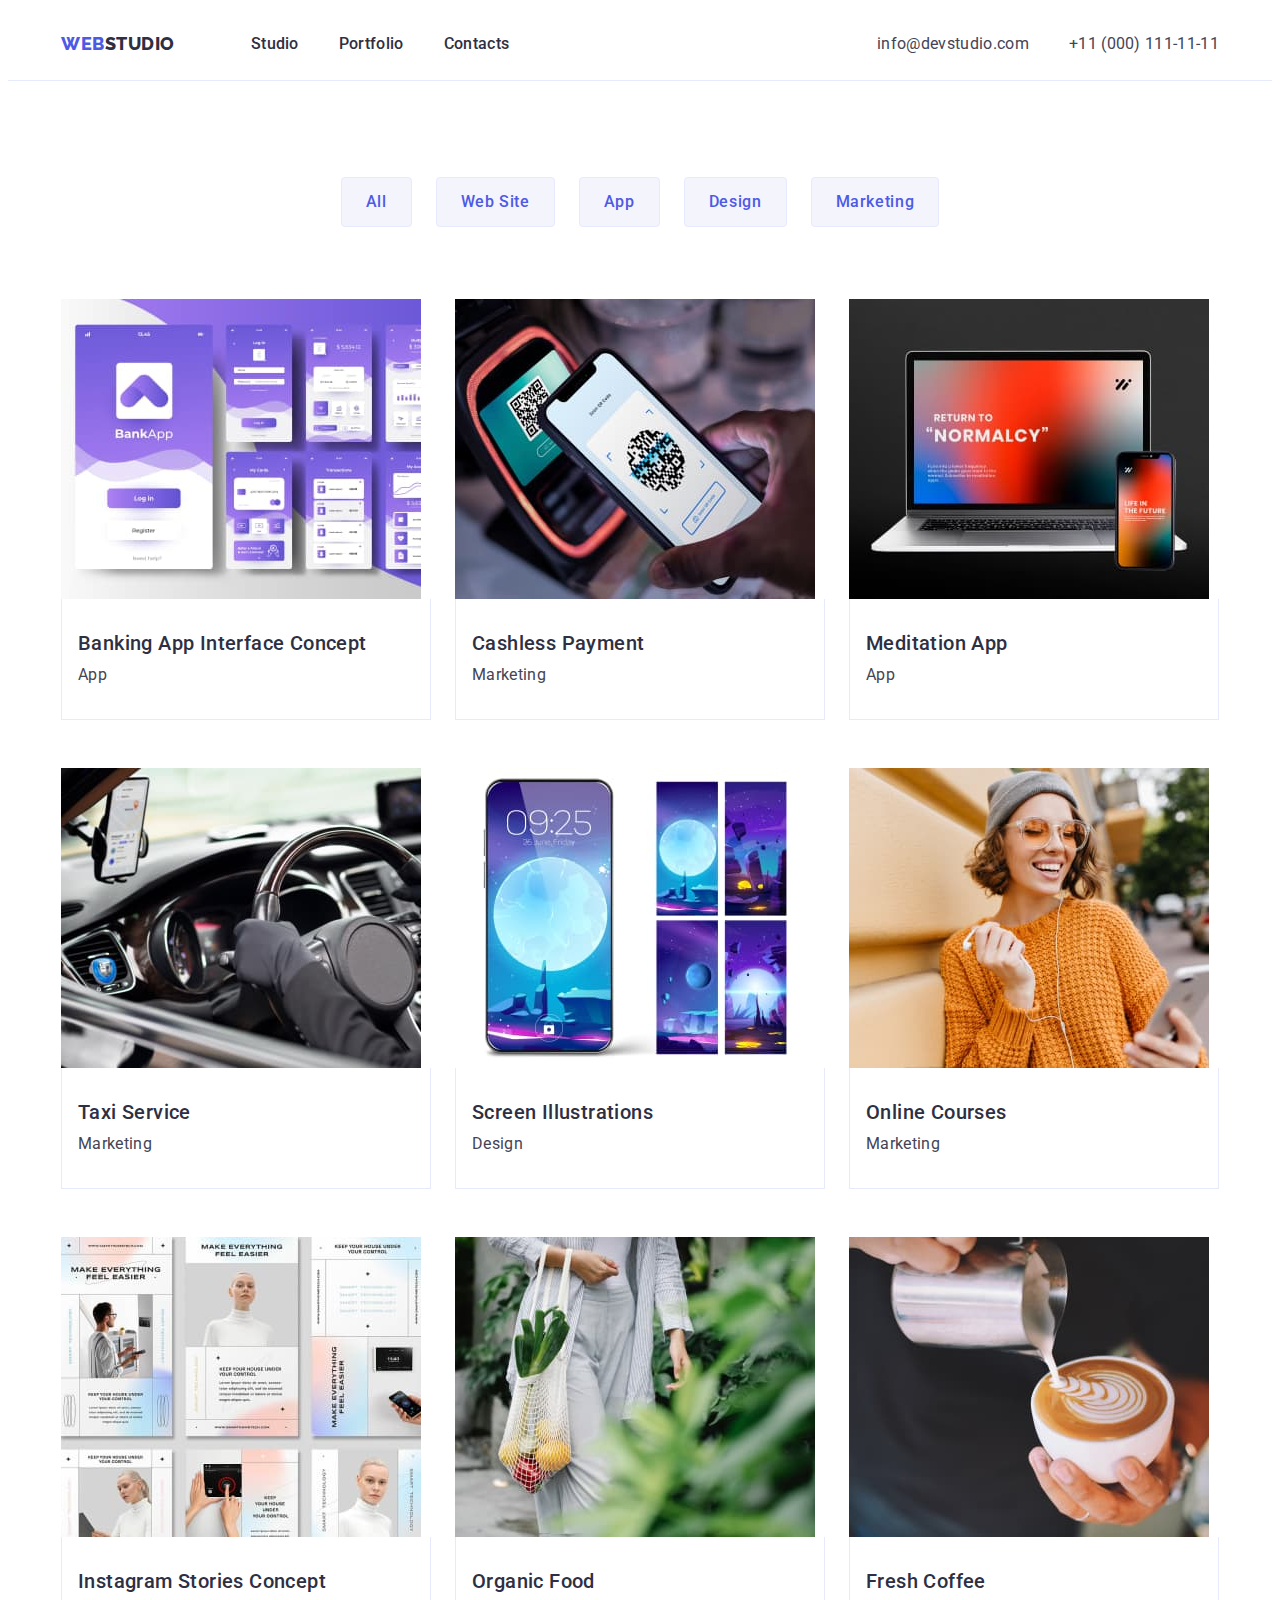
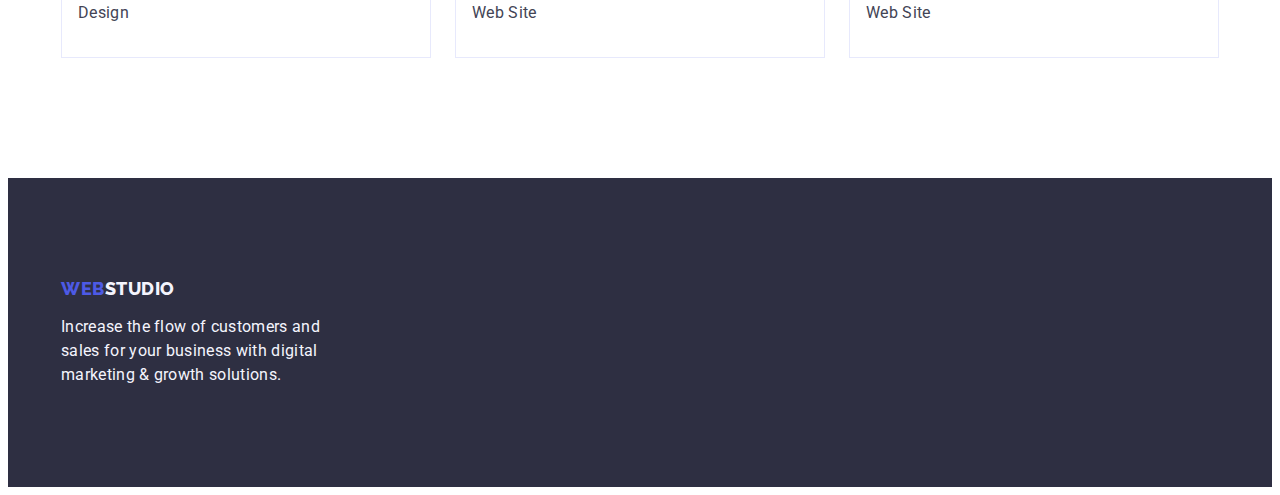
==== portfolio.html @ ea5ba97a "Initial commit" ====
<!DOCTYPE html>
<html lang="en">

<head>
    <meta charset="utf-8" />
    <title>Web Studia</title>
    <link rel="stylesheet" href="https://cdnjs.cloudflare.com/ajax/libs/modern-normalize/2.0.0/modern-normalize.min.css"
        integrity="sha512-4xo8blKMVCiXpTaLzQSLSw3KFOVPWhm/TRtuPVc4WG6kUgjH6J03IBuG7JZPkcWMxJ5huwaBpOpnwYElP/m6wg=="
        crossorigin="anonymous" referrerpolicy="no-referrer" />
    <link rel="stylesheet" href="./css/styles.css">
    <link rel="preconnect" href="https://fonts.googleapis.com">
    <link rel="preconnect" href="https://fonts.gstatic.com" crossorigin>
    <link href="https://fonts.googleapis.com/css2?family=Raleway:wght@800&family=Roboto:wght@400;500;700&display=swap"
        rel="stylesheet">
</head>

<body>
    <header class="page-header">
        <div class="container header-container">
            <nav class="nav">
                <a class="link link-logo" href="./index.html">Web<span class="logo-text">Studio</span></a>
                <ul class="list">
                    <li class="list-item">
                        <a class="link nav-list-item" href="./index.html">Studio</a>
                    </li>
                    <li class="list-item">
                        <a class="link nav-list-item" href="./portfolio.html">Portfolio</a>
                    </li>
                    <li class="list-item">
                        <a class="link nav-list-item" href="">Contacts</a>
                    </li>
                </ul>
            </nav>
            <address class="address">
                <ul class="list address-list">
                    <li class="address-list-item">
                        <a class="link-address link" href="mailto:info@devstudio.com">info@devstudio.com</a>
                    </li>
                    <li class="address-list-item">
                        <a class="link-address link" href="tel:110001111111">+11 (000) 111-11-11</a>
                    </li>
                </ul>
            </address>
        </div>

    </header>

    <main>
        <!-- Section 1-->
        <section class="row">
            <div class="container container-row">
                <h1 class="visually-hidden">Filters</h1>
                <ul class="list ul-list-filter">
                    <li class="list-filter-item"><button type="button" class="filter-button">All</button></li>
                    <li class="list-filter-item"><button type="button" class="filter-button">Web Site</button></li>
                    <li class="list-filter-item"><button type="button" class="filter-button">App</button></li>
                    <li class="list-filter-item"><button type="button" class="filter-button">Design</button></li>
                    <li class="list-filter-item"><button type="button" class="filter-button">Marketing</button></li>
                </ul>

                <ul class="list menu-apps">

                    <li class="list-item menu-apps-item">
                        <a class="link" href="#"><img src="./images/row1/projectcard1.jpg"
                                alt="Banking App Interface Concept" width="360">
                            <div class="menu-apps-description">
                                <h2 class="row-list-item">Banking App Interface Concept</h2>
                                <p class="row-list-descreption">App</p>
                            </div>
                        </a>
                    </li>

                    <li class="list-item menu-apps-item">
                        <a class="link" href="#"><img src="./images/row1/projectcard2.jpg" alt="Cashless Payment"
                                width="360">
                            <div class="menu-apps-description">
                                <h2 class="row-list-item">Cashless Payment</h2>
                                <p class="row-list-descreption">Marketing</p>
                            </div>
                        </a>
                    </li>

                    <li class="list-item menu-apps-item">
                        <a class="link" href="#"><img src="./images/row1/projectcard3.jpg" alt="Meditation App App"
                                width="360">
                            <div class="menu-apps-description">
                                <h2 class="row-list-item">Meditation App</h2>
                                <p class="row-list-descreption">App</p>
                            </div>
                        </a>
                    </li>

                    <li class="list-item menu-apps-item">
                        <a class="link" href="#"><img src="./images/row2/projectcard1.jpg" alt="Taxi Service"
                                width="360">
                            <div class="menu-apps-description">
                                <h2 class="row-list-item">Taxi Service</h2>
                                <p class="row-list-descreption">Marketing</p>
                            </div>
                        </a>
                    </li>

                    <li class="list-item menu-apps-item">
                        <a class="link" href="#"><img src="./images/row2/projectcard2.jpg" alt="Screen Illustrations"
                                width="360">
                            <div class="menu-apps-description">
                                <h2 class="row-list-item">Screen Illustrations</h2>
                                <p class="row-list-descreption">Design</p>
                            </div>
                        </a>
                    </li>

                    <li class="list-item menu-apps-item">
                        <a class="link" href="#"><img src="./images/row2/projectcard3.jpg" alt="Online Courses"
                                width="360">
                            <div class="menu-apps-description">
                                <h2 class="row-list-item">Online Courses</h2>
                                <p class="row-list-descreption">Marketing</p>
                            </div>
                        </a>
                    </li>

                    <li class="list-item menu-apps-item">
                        <a class="link" href="#"><img src="./images/row3/projectcard1.jpg"
                                alt="Instagram Stories Concept" width="360">
                            <div class="menu-apps-description">
                                <h2 class="row-list-item">Instagram Stories Concept</h2>
                                <p class="row-list-descreption">Design</p>
                            </div>
                        </a>
                    </li>

                    <li class="list-item menu-apps-item">
                        <a class="link" href="#"><img src="./images/row3/projectcard2.jpg" alt="Organic Food"
                                width="360">
                            <div class="menu-apps-description">
                                <h2 class="row-list-item">Organic Food</h2>
                                <p class="row-list-descreption">Web Site</p>
                            </div>
                        </a>
                    </li>

                    <li class="list-item menu-apps-item">
                        <a class="link" href="#"><img src="./images/row3/projectcard3.jpg" alt="Fresh Coffee"
                                width="360">
                            <div class="menu-apps-description">
                                <h2 class="row-list-item">Fresh Coffee</h2>
                                <p class="row-list-descreption">Web Site</p>
                            </div>
                        </a>
                    </li>

                </ul>
            </div>
        </section>
    </main>
    <!-- Footer -->
    <footer class="footer">
        <div class="container ">
            <a class="footer-link link" href="./index.html">Web<span class="fotter-logo-text">Studio</span></a>
            <p class="footer-description">Increase the flow of customers and sales for your business with digital
                marketing
                & growth solutions.
            </p>

        </div>
    </footer>
</body>

</html>
---- css/styles.css ----
/* Base stles */
body {
    font-family: "Roboto", sans-serif;
    background: #FFF;
    font-size: 16px;
    line-height: 1.5;
    letter-spacing: 0.02em;
    color: #434455;
}

.link {
    text-decoration: none;
}

:root {
    /* Colors */
    --link-logo: #4d5ae5;
    --logo-text-color: #2E2F42;
    --link-item: #2E2F42;
    --list-item: #2e2f42;
    --list-address: #434455;
    --list-item-title-feature: #2E2F42;
    --footer-logo-text: #4D5AE5;
    --footer-link: #4d5ae5;
    --filter-button: #4D5AE5;
    --filter-background: #F4F4FD;
    --row-list-item: #2e2f42;
    --row-list-des: #434455;
}

.container {
    width: 1158px;
    padding: 0 15px;
    margin-left: auto;
    margin-right: auto;
}

.visually-hidden {
    position: absolute;
    width: 1px;
    height: 1px;
    margin: -1px;
    border: 0;
    padding: 0;
    white-space: nowrap;
    clip-path: inset(100%);
    clip: rect(0 0 0 0);
    overflow: hidden;
}

/* Гумові картинки */
img {
    display: block;
    max-width: 100%;
    height: auto;
}



/* Reset start */
h1,
h2,
h3,
h4,
h5,
h6,
p {
    margin: 0;
}

.list {
    margin: 0;
    padding-left: 0;
}

/* Reset end */

/* Header */

/* Menu Nav */

/* Logo WebStudio */

nav .link-logo {
    color: var(--link-logo);
    font-family: "Raleway", sans-serif;
    font-size: 18px;
    font-weight: 800;
    letter-spacing: 0.03em;
    text-transform: uppercase;
    line-height: 1.17;
    text-decoration: none;
    margin-right: 76px;
    padding: 24px 0;
}

.logo-text {
    color: var(--logo-text-color);
}

.list {
    list-style: none;
}

.header-container .list {
    display: inline-flex;
    gap: 40px;
    padding: 24px 0;
}

.header-container {
    display: flex;
    padding: 0 15px;
    justify-content: space-between;
}

.nav {
    display: flex;
    align-items: center;
}

.nav-list-item {
    padding: 24px 0
}

.page-header {
    border-bottom: 1px solid #e7e9fc;
}


/* display: flex; */
.list-item {
    font-weight: 500;
    color: var(--list-item);
}

.link {
    text-decoration: none;
    color: var(--link-item)
}

.link:hover,
.link:focus {
    color: #404bbf
}

ul {
    list-style-type: none;
}

/* address */

.address {
    font-style: normal;
    display: flex;
}


.link-address {
    color: var(--list-address);

}

.address-list-item {
    display: flex;
}


/* Main */


/* Section 1 (Hero) */
.hero {
    font-size: 56px;
    font-weight: 700;
    line-height: 1.07;
    background: var(--navyblue, #2E2F42);
    letter-spacing: 0.02em;
    padding: 188px 0;
    display: flex;
}



.hero-title {
    font-size: 56px;
    color: #FFF;
    max-width: 496px;
    margin: 0 316px;
    margin-bottom: 48px;
    text-align: center;

}

.hero-button-text,
.filter-button {
    font-family: "Roboto", sans-serif;
    font-size: 16px;
    line-height: 1.5;
    color: #FFF;
    letter-spacing: 0.04em;
    font-weight: 500;
    background: var(--iris, #4D5AE5);
    cursor: pointer;
}

.hero-button-text {
    display: block;
    min-width: 169px;
    height: 56px;
    border: none;
    border-radius: 4px;
    margin: 0 480px;
    box-sizing: content-box;
}

.filter-button:hover,
.filter-button:focus {
    border: 1px solid transparent;
}

.hero-button-text:hover,
.hero-button-text:focus {
    background-color: #404bbf;
}



/* Section 2 (Features)*/

.feature {
    font-size: 20px;
    font-weight: 500;
    line-height: 1.2;
    padding: 120px 0;
}

.list-feature {
    display: flex;
    gap: 24px;
    flex-wrap: wrap;
}

.list-item-feature {
    width: calc((100% - 3*24px) / 4);
}

.list-item-title-feature {
    color: var(--list-item-title-feature);
    font-size: 20px;
    font-weight: 500;
    line-height: 1.2;
    letter-spacing: 0.02em;
    margin-bottom: 8px;
}

.feature-list-discription {
    color: var(--slate, #434455);
    font-size: 16px;
    font-weight: 400;
    line-height: 1.5;

}

/* Section 3 (Projects) */

.projects {
    padding-bottom: 120px;
}

.projects-title {
    color: var(--navyblue, #2E2F42);
    font-weight: 700;
    line-height: 1.11;
    letter-spacing: 0.018em;
    text-transform: capitalize;
    font-size: 36px;
    text-align: center;
    margin-bottom: 72px;
}

.projects .list {
    gap: 24px;
    display: flex;
}

.project-list-item {
    width: calc((100% - 2*24px) / 3);
}

/*<Section 4 (Team)*/

.team {
    background: var(--cloud, #F4F4FD);
    padding: 120px 0;
}

.team-title {
    color: var(--navyblue, #2E2F42);
    font-weight: 700;
    font-size: 36px;
    text-align: center;
    text-transform: capitalize;
    line-height: 1.11;
    letter-spacing: 0.02em;
    margin-bottom: 72px;

}

.ul-team-list {
    display: flex;
    flex-wrap: wrap;
    gap: 24px;
}

.team-list {
    width: calc((100% - 3*24px) / 4);
    border-radius: 0px 0px 4px 4px;
    background: var(--white, #FFF);
    display: inline-flex;
    padding-bottom: 0px;
    flex-direction: column;
    justify-content: center;
    align-items: center;
}

.team-list-item {
    color: var(--navyblue, #2E2F42);
    font-weight: 500;
    font-size: 20px;
    line-height: 1.2;
    letter-spacing: 0.02em;
    text-align: center;
    margin-bottom: 8px;
}

.team-card-description {
    padding: 32px 0;
}


.team-list-description {
    color: var(--slate, #434455);
    font-weight: 400;
    font-size: 16px;
    line-height: 1.5;
    letter-spacing: 0.02em;
    text-align: center;
}

/* Footer */

.footer {
    background: var(--navyblue, #2E2F42);
    padding: 100px 0;
    display: flex;
}

.footer-link {
    color: var(--footer-link);
    font-family: "Raleway",
        sans-serif;
    font-size: 18px;
    font-weight: 800;
    letter-spacing: 0.03em;
    line-height: 1.17;
    text-transform: uppercase;
    display: inline-block;
    margin-bottom: 16px
}

.footer-container {
    width: 264px;
}

.fotter-logo-text {
    color: var(--fotter-logo-text);
    line-height: 1.17;
    color: #f4f4fd;
}

.footer-description {
    color: var(--cloud, #F4F4FD);
    font-weight: 400;
    text-transform: none;
    max-width: 264px;
}


/* Page (Portfolio)*/
/* Main */
/* Sectin menu filters */

.filter-button {
    color: var(--filter-button);
    background-color: var(--filter-background);
    text-align: center;
    border-radius: 4px;
    border: 1px solid var(--cornflower, #E7E9FC);
    background: var(--cloud, #F4F4FD);
    padding: 12px 24px;

}


.filter-button:hover,
.filter-button:focus {
    color: #FFFFFF;
    background-color: #404BBF;
}

.ul-list-filter {
    display: flex;
    gap: 24px;
    margin-bottom: 72px;
    justify-content: center;
}

/* Sectin rows */
.row {
    padding: 96px 0 120px 0;
}

.row-list-item {
    font-weight: 500;
    font-size: 20px;
    line-height: 1.2;
    color: var(--row-list-item);
    letter-spacing: 0.02em;
    margin-bottom: 8px
}

.row-list-descreption {
    color: var(--row-list-des);
    font-weight: 400;
}

.menu-apps-item {
    width: calc((100% - 2*24px) / 3);
}

.container-row {
    display: flex;
    justify-content: center;
    flex-wrap: wrap;
}

.menu-apps {
    display: flex;
    flex-wrap: wrap;
    column-gap: 24px;
    row-gap: 48px;

}

.menu-apps-description {
    padding: 32px 16px;
    border: 1px solid #e7e9fc;
    border-top: none;
}
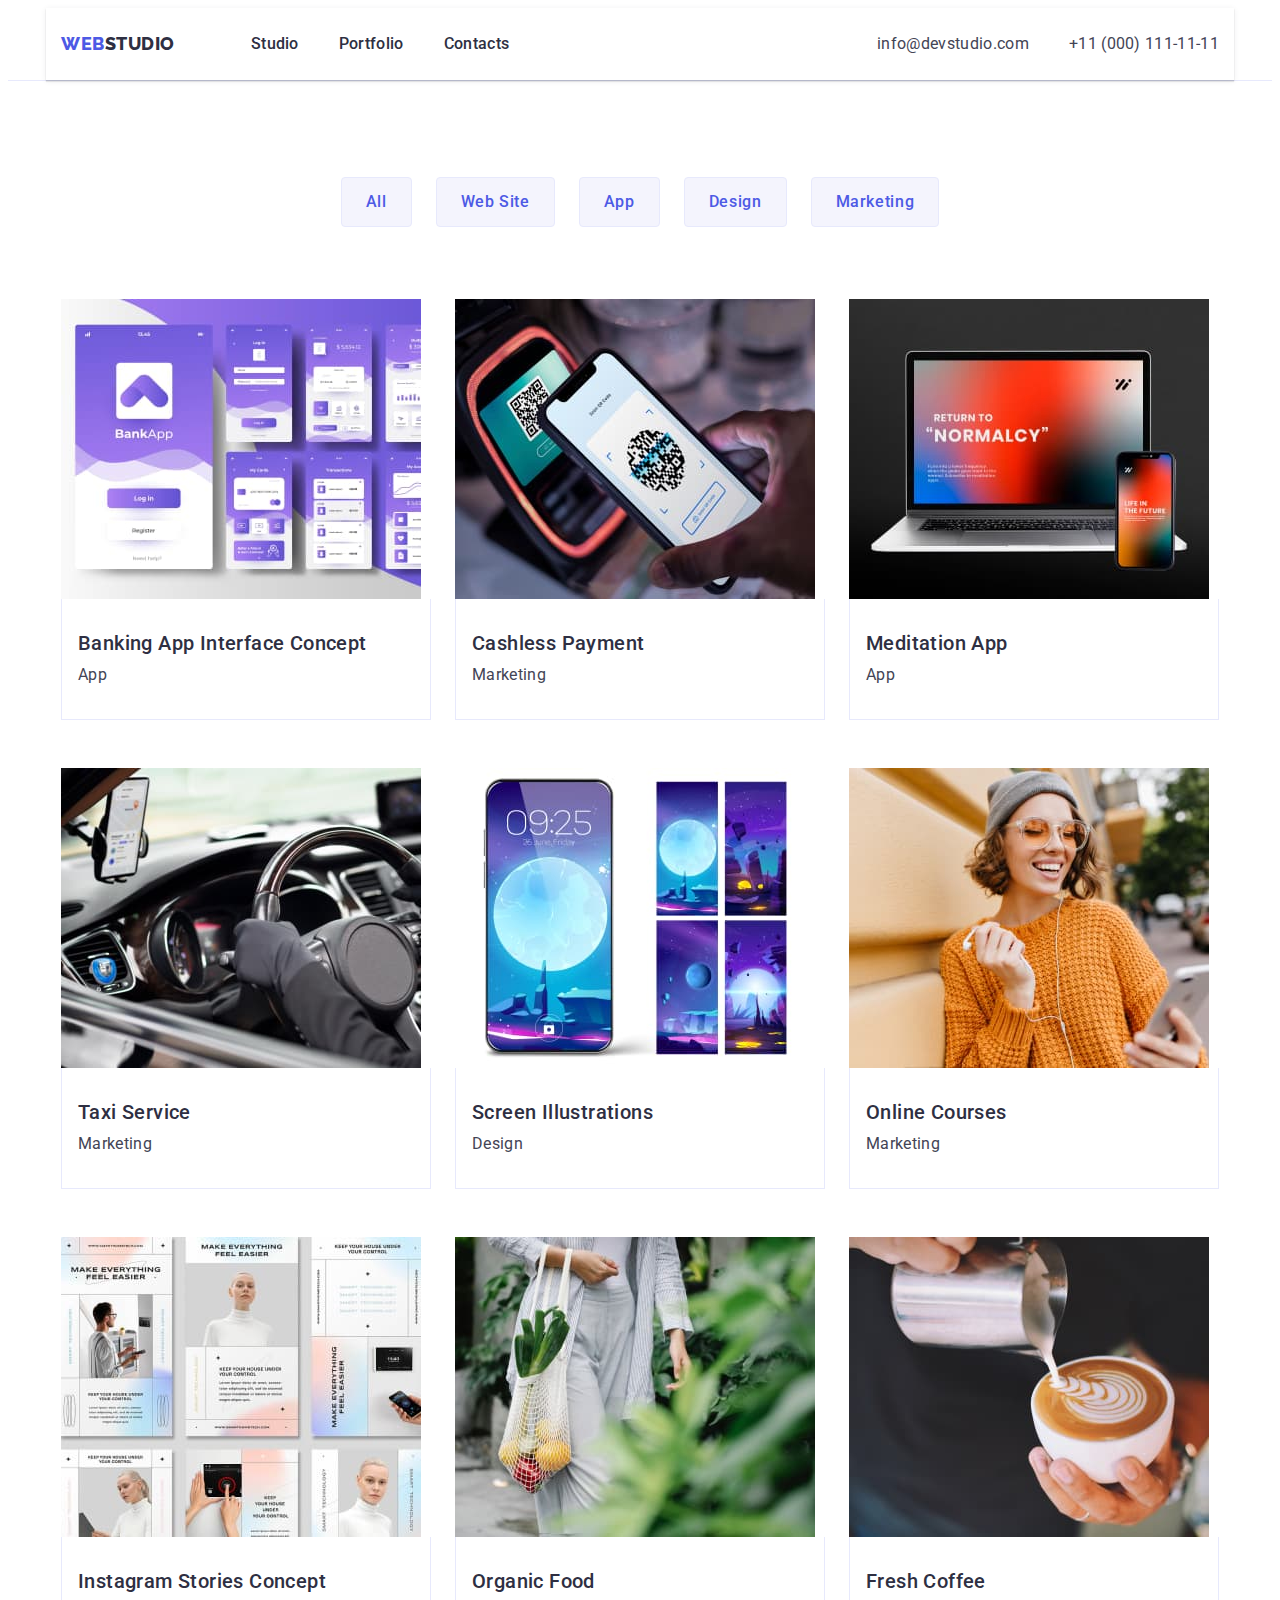
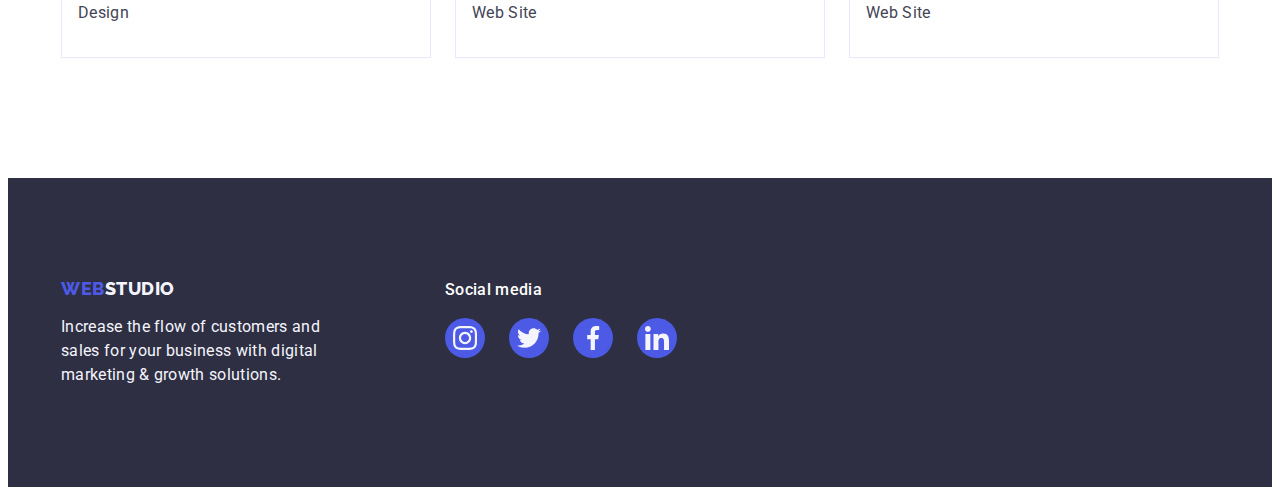
==== commit 8e3a24b6: "commit1" ====
--- a/portfolio.html
+++ b/portfolio.html
@@ -156,14 +156,33 @@
     </main>
     <!-- Footer -->
     <footer class="footer">
-        <div class="container ">
-            <a class="footer-link link" href="./index.html">Web<span class="fotter-logo-text">Studio</span></a>
-            <p class="footer-description">Increase the flow of customers and sales for your business with digital
-                marketing
-                & growth solutions.
-            </p>
+        <div class="container footer-all">
+            <div class="footer-logo">
+                <a class="footer-link link" href="./index.html">Web<span class="fotter-logo-text">Studio</span></a>
+                <p class="footer-description">Increase the flow of customers and sales for your business with digital
+                    marketing
+                    & growth solutions.
+                </p>
+            </div>
+            <div class="footer-social">
+                <h3 class="footer-social-title">Social media</h3>
+                <ul class="footer-list-icons">
+                    <li class="footer-list-icons-item">
+                        <a href="https://www.instagram.com"><img src="./images/decor/icon/instagram.svg" alt="instagram"
+                                width="24px" height="24px"></a>
+                    </li>
+                    <li class="footer-list-icons-item"><a href="https://www.twitter.com/"><img
+                                src="./images/decor/icon/twitter.svg" alt="twitter" width="24px" height="24px"></a></li>
+                    <li class="footer-list-icons-item"><a href="https://www.facebook.com/"><img
+                                src="./images/decor/icon/facebook.svg" alt="facebook" width="24px" height="24px"></a>
+                    </li>
+                    <li class="footer-list-icons-item"><a href="https://www.linkedin.com/"><img
+                                src="./images/decor/icon/linkedin.svg" alt="linkedin" width="24px" height="24px"></a>
+                    </li>
+                </ul>
+            </div>
+        </div>
 
-        </div>
     </footer>
 </body>
 
--- a/css/styles.css
+++ b/css/styles.css
@@ -112,6 +112,8 @@
     display: flex;
     padding: 0 15px;
     justify-content: space-between;
+    box-shadow: 0px 1px 6px 0px rgba(46, 47, 66, 0.08), 0px 1px 1px 0px rgba(46, 47, 66, 0.16), 0px 2px 1px 0px rgba(46, 47, 66, 0.08);
+
 }
 
 .nav {
@@ -174,13 +176,14 @@
     font-size: 56px;
     font-weight: 700;
     line-height: 1.07;
-    background: var(--navyblue, #2E2F42);
     letter-spacing: 0.02em;
     padding: 188px 0;
-    display: flex;
-}
-
-
+    background-size: cover;
+    background-image: linear-gradient(to bottom,
+            rgba(46, 47, 66, 0.70),
+            rgba(46, 47, 66, 0.70)),
+        url(/images/decor/people-office.jpg);
+}
 
 .hero-title {
     font-size: 56px;
@@ -189,7 +192,6 @@
     margin: 0 316px;
     margin-bottom: 48px;
     text-align: center;
-
 }
 
 .hero-button-text,
@@ -259,7 +261,13 @@
     font-size: 16px;
     font-weight: 400;
     line-height: 1.5;
-
+}
+
+.list-item-feature-image {
+    border-radius: 4px;
+    background: var(--cloud, #F4F4FD);
+    padding: 24px 100px;
+    margin-bottom: 8px;
 }
 
 /* Section 3 (Projects) */
@@ -293,6 +301,7 @@
 .team {
     background: var(--cloud, #F4F4FD);
     padding: 120px 0;
+
 }
 
 .team-title {
@@ -322,6 +331,7 @@
     flex-direction: column;
     justify-content: center;
     align-items: center;
+    box-shadow: 0px 2px 1px 0px rgba(46, 47, 66, 0.08), 0px 1px 1px 0px rgba(46, 47, 66, 0.16), 0px 1px 6px 0px rgba(46, 47, 66, 0.08);
 }
 
 .team-list-item {
@@ -332,6 +342,7 @@
     letter-spacing: 0.02em;
     text-align: center;
     margin-bottom: 8px;
+
 }
 
 .team-card-description {
@@ -346,6 +357,81 @@
     line-height: 1.5;
     letter-spacing: 0.02em;
     text-align: center;
+    margin-bottom: 8px;
+}
+
+.team-list-icons {
+    display: flex;
+    gap: 24px;
+    padding: 0;
+    margin: 0;
+
+}
+
+.team-list-icons-item {
+    background-image: url(/images/decor/icon/Ellipse.svg);
+    width: 40px;
+    height: 40px;
+    padding: 12px;
+    background-repeat: no-repeat;
+}
+
+/* Custumers */
+.custumers {
+    padding-top: 120px;
+    padding-bottom: 120px;
+}
+
+.custumers-title {
+    font-size: 36px;
+    font-weight: 700;
+    line-height: 1.11;
+    letter-spacing: 0.02em;
+    text-transform: capitalize;
+    color: var(--navyblue, #2E2F42);
+    text-align: center;
+    margin-bottom: 72px;
+}
+
+.custumers-list {
+    display: flex;
+    gap: 24px;
+}
+
+.custumers-list-item {
+    padding: 16px 32px;
+    border-radius: 4px;
+    border: 1px solid var(--lightslate, #8E8F99);
+
+}
+
+.custumers-sticky-list {
+    padding: 9px 9px 6px 11px;
+    display: inline-flex;
+    justify-content: center;
+    align-items: center;
+}
+
+.custumers-sticky-item-1 {
+    transform: translate(11px);
+    transform: translateY(12.52px);
+}
+
+.custumers-sticky-item-2 {
+    transform: translate(0px);
+    transform: translateY(19.96px);
+}
+
+.custumers-sticky-item-3 {
+    transform: translate(21.69px);
+    transform: translateY(0px);
+}
+
+.custumers-sticky-item-text {
+    color: var(--lightslate, #8E8F99);
+    font-size: 6px;
+    font-weight: 700;
+    line-height: normal;
 }
 
 /* Footer */
@@ -353,6 +439,11 @@
 .footer {
     background: var(--navyblue, #2E2F42);
     padding: 100px 0;
+    display: flex;
+
+}
+
+.footer-all {
     display: flex;
 }
 
@@ -366,11 +457,11 @@
     line-height: 1.17;
     text-transform: uppercase;
     display: inline-block;
-    margin-bottom: 16px
-}
-
-.footer-container {
-    width: 264px;
+    margin-bottom: 16px;
+}
+
+.footer-logo {
+    margin-right: 120px;
 }
 
 .fotter-logo-text {
@@ -384,6 +475,27 @@
     font-weight: 400;
     text-transform: none;
     max-width: 264px;
+
+}
+
+.footer-list-icons-item {
+    background-image: url(/images/decor/icon/Ellipse.svg);
+    padding: 8px;
+    background-repeat: no-repeat;
+}
+
+.footer-social-title {
+    color: var(--white, #FFF);
+    font-size: 16px;
+    font-weight: 500;
+    margin-bottom: 16px;
+}
+
+.footer-list-icons {
+    display: flex;
+    gap: 24px;
+    padding: 0;
+    margin: 0;
 }
 
 
@@ -399,7 +511,6 @@
     border: 1px solid var(--cornflower, #E7E9FC);
     background: var(--cloud, #F4F4FD);
     padding: 12px 24px;
-
 }
 
 
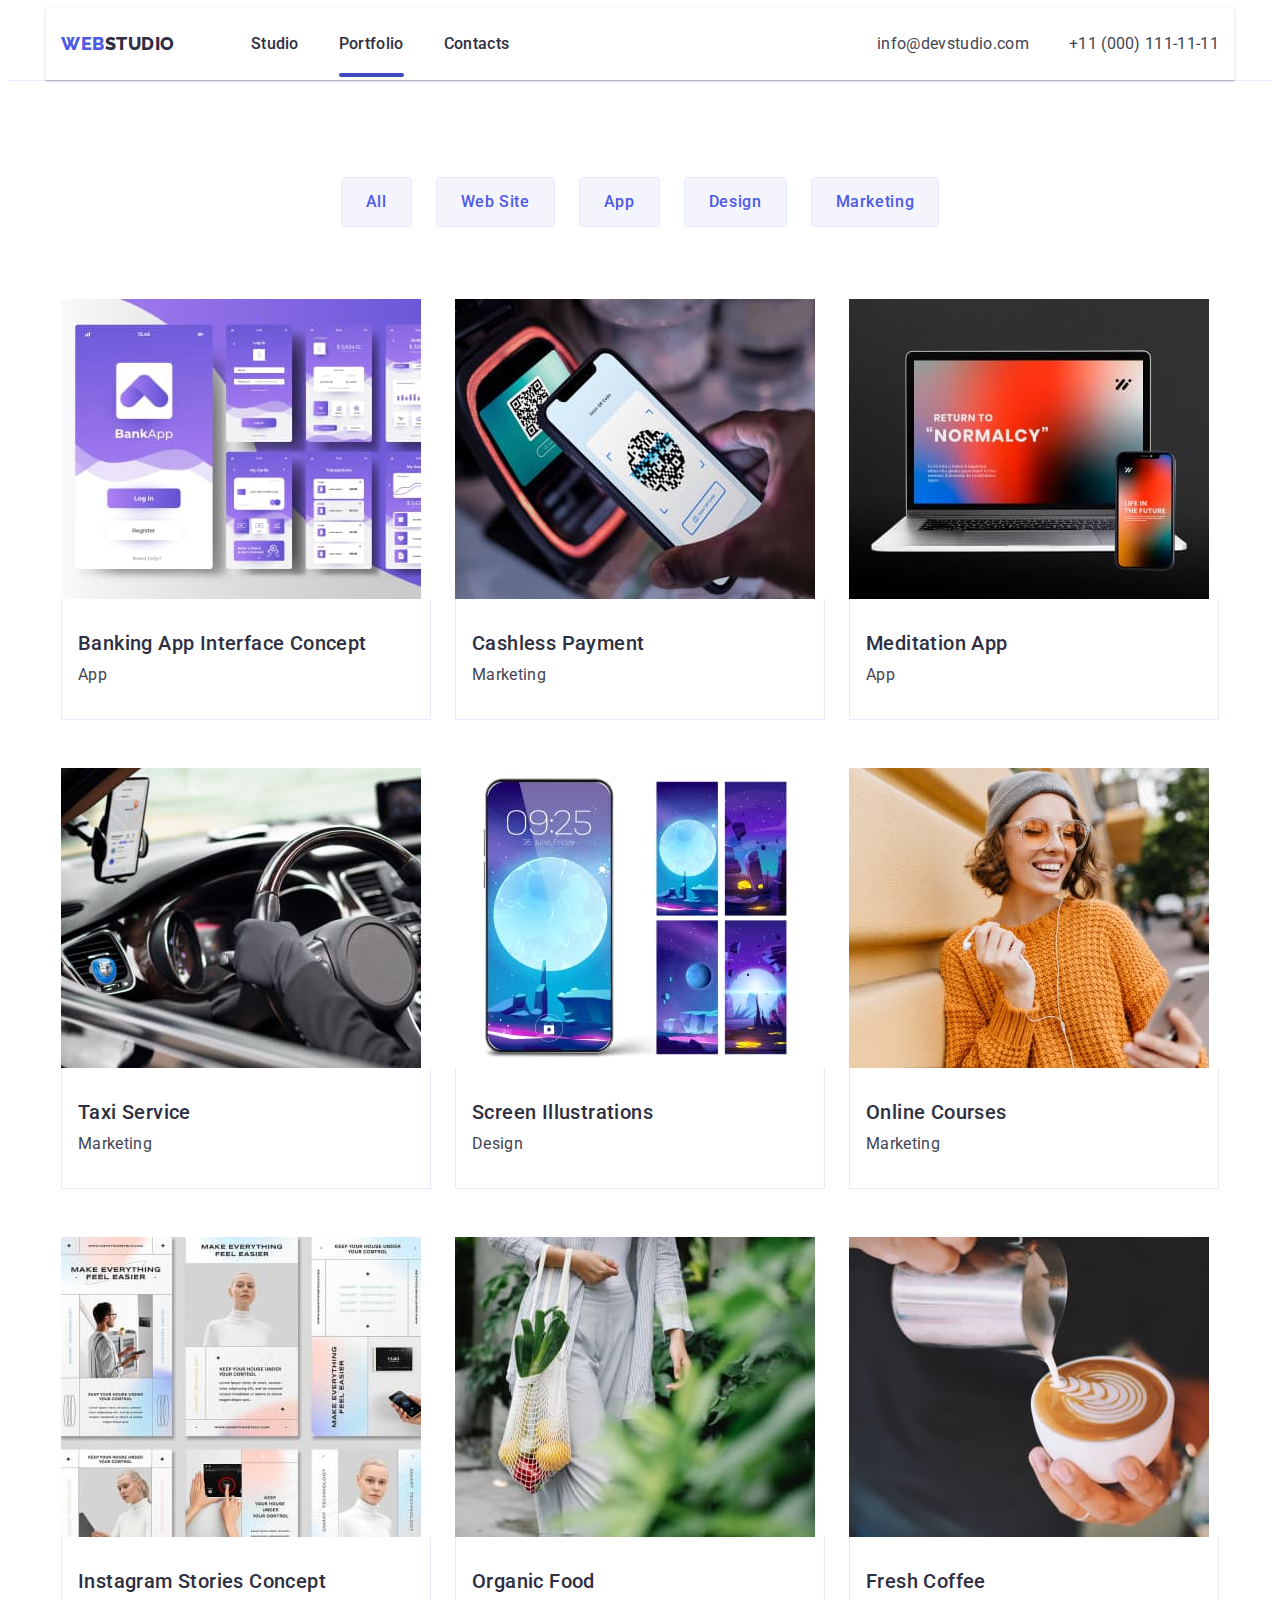
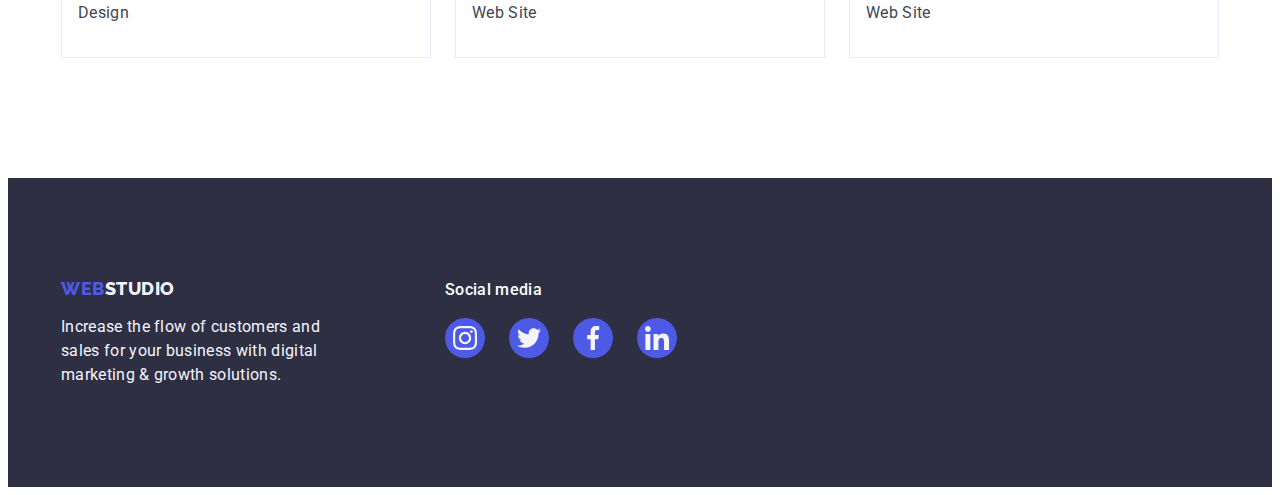
==== commit a67cb430: "commit2" ====
--- a/portfolio.html
+++ b/portfolio.html
@@ -24,7 +24,7 @@
                         <a class="link nav-list-item" href="./index.html">Studio</a>
                     </li>
                     <li class="list-item">
-                        <a class="link nav-list-item" href="./portfolio.html">Portfolio</a>
+                        <a class="link nav-list-item current" href="./portfolio.html">Portfolio</a>
                     </li>
                     <li class="list-item">
                         <a class="link nav-list-item" href="">Contacts</a>
@@ -61,8 +61,19 @@
                 <ul class="list menu-apps">
 
                     <li class="list-item menu-apps-item">
-                        <a class="link" href="#"><img src="./images/row1/projectcard1.jpg"
-                                alt="Banking App Interface Concept" width="360">
+                        <a class="link" href="#">
+                            <div class="image-overlay">
+                                <img src="./images/row1/projectcard1.jpg" alt="Banking App Interface Concept"
+                                    width="360">
+                                <div class="overlay">
+                                    <p class="overlay-text">14 Stylish and User-Friendly App Design Concepts · Task
+                                        Manager App · Calorie
+                                        Tracker
+                                        App · Exotic
+                                        Fruit Ecommerce App ·
+                                        Cloud Storage App</p>
+                                </div>
+                            </div>
                             <div class="menu-apps-description">
                                 <h2 class="row-list-item">Banking App Interface Concept</h2>
                                 <p class="row-list-descreption">App</p>
@@ -71,8 +82,18 @@
                     </li>
 
                     <li class="list-item menu-apps-item">
-                        <a class="link" href="#"><img src="./images/row1/projectcard2.jpg" alt="Cashless Payment"
-                                width="360">
+                        <a class="link" href="#">
+                            <div class="image-overlay">
+                                <img src="./images/row1/projectcard2.jpg" alt="Cashless Payment" width="360">
+                                <div class="overlay">
+                                    <p class="overlay-text">14 Stylish and User-Friendly App Design Concepts · Task
+                                        Manager App · Calorie
+                                        Tracker
+                                        App · Exotic
+                                        Fruit Ecommerce App ·
+                                        Cloud Storage App</p>
+                                </div>
+                            </div>
                             <div class="menu-apps-description">
                                 <h2 class="row-list-item">Cashless Payment</h2>
                                 <p class="row-list-descreption">Marketing</p>
@@ -81,8 +102,18 @@
                     </li>
 
                     <li class="list-item menu-apps-item">
-                        <a class="link" href="#"><img src="./images/row1/projectcard3.jpg" alt="Meditation App App"
-                                width="360">
+                        <a class="link" href="#">
+                            <div class="image-overlay">
+                                <img src="./images/row1/projectcard3.jpg" alt="Meditation App App" width="360">
+                                <div class="overlay">
+                                    <p class="overlay-text">14 Stylish and User-Friendly App Design Concepts · Task
+                                        Manager App · Calorie
+                                        Tracker
+                                        App · Exotic
+                                        Fruit Ecommerce App ·
+                                        Cloud Storage App</p>
+                                </div>
+                            </div>
                             <div class="menu-apps-description">
                                 <h2 class="row-list-item">Meditation App</h2>
                                 <p class="row-list-descreption">App</p>
@@ -91,8 +122,18 @@
                     </li>
 
                     <li class="list-item menu-apps-item">
-                        <a class="link" href="#"><img src="./images/row2/projectcard1.jpg" alt="Taxi Service"
-                                width="360">
+                        <a class="link" href="#">
+                            <div class="image-overlay">
+                                <img src="./images/row2/projectcard1.jpg" alt="Taxi Service" width="360">
+                                <div class="overlay">
+                                    <p class="overlay-text">14 Stylish and User-Friendly App Design Concepts · Task
+                                        Manager App · Calorie
+                                        Tracker
+                                        App · Exotic
+                                        Fruit Ecommerce App ·
+                                        Cloud Storage App</p>
+                                </div>
+                            </div>
                             <div class="menu-apps-description">
                                 <h2 class="row-list-item">Taxi Service</h2>
                                 <p class="row-list-descreption">Marketing</p>
@@ -101,8 +142,18 @@
                     </li>
 
                     <li class="list-item menu-apps-item">
-                        <a class="link" href="#"><img src="./images/row2/projectcard2.jpg" alt="Screen Illustrations"
-                                width="360">
+                        <a class="link" href="#">
+                            <div class="image-overlay">
+                                <img src="./images/row2/projectcard2.jpg" alt="Screen Illustrations" width="360">
+                                <div class="overlay">
+                                    <p class="overlay-text">14 Stylish and User-Friendly App Design Concepts · Task
+                                        Manager App · Calorie
+                                        Tracker
+                                        App · Exotic
+                                        Fruit Ecommerce App ·
+                                        Cloud Storage App</p>
+                                </div>
+                            </div>
                             <div class="menu-apps-description">
                                 <h2 class="row-list-item">Screen Illustrations</h2>
                                 <p class="row-list-descreption">Design</p>
@@ -111,8 +162,18 @@
                     </li>
 
                     <li class="list-item menu-apps-item">
-                        <a class="link" href="#"><img src="./images/row2/projectcard3.jpg" alt="Online Courses"
-                                width="360">
+                        <a class="link" href="#">
+                            <div class="image-overlay">
+                                <img src="./images/row2/projectcard3.jpg" alt="Online Courses" width="360">
+                                <div class="overlay">
+                                    <p class="overlay-text">14 Stylish and User-Friendly App Design Concepts · Task
+                                        Manager App · Calorie
+                                        Tracker
+                                        App · Exotic
+                                        Fruit Ecommerce App ·
+                                        Cloud Storage App</p>
+                                </div>
+                            </div>
                             <div class="menu-apps-description">
                                 <h2 class="row-list-item">Online Courses</h2>
                                 <p class="row-list-descreption">Marketing</p>
@@ -121,8 +182,18 @@
                     </li>
 
                     <li class="list-item menu-apps-item">
-                        <a class="link" href="#"><img src="./images/row3/projectcard1.jpg"
-                                alt="Instagram Stories Concept" width="360">
+                        <a class="link" href="#">
+                            <div class="image-overlay">
+                                <img src="./images/row3/projectcard1.jpg" alt="Instagram Stories Concept" width="360">
+                                <div class="overlay">
+                                    <p class="overlay-text">14 Stylish and User-Friendly App Design Concepts · Task
+                                        Manager App · Calorie
+                                        Tracker
+                                        App · Exotic
+                                        Fruit Ecommerce App ·
+                                        Cloud Storage App</p>
+                                </div>
+                            </div>
                             <div class="menu-apps-description">
                                 <h2 class="row-list-item">Instagram Stories Concept</h2>
                                 <p class="row-list-descreption">Design</p>
@@ -131,8 +202,18 @@
                     </li>
 
                     <li class="list-item menu-apps-item">
-                        <a class="link" href="#"><img src="./images/row3/projectcard2.jpg" alt="Organic Food"
-                                width="360">
+                        <a class="link" href="#">
+                            <div class="image-overlay">
+                                <img src="./images/row3/projectcard2.jpg" alt="Organic Food" width="360">
+                                <div class="overlay">
+                                    <p class="overlay-text">14 Stylish and User-Friendly App Design Concepts · Task
+                                        Manager App · Calorie
+                                        Tracker
+                                        App · Exotic
+                                        Fruit Ecommerce App ·
+                                        Cloud Storage App</p>
+                                </div>
+                            </div>
                             <div class="menu-apps-description">
                                 <h2 class="row-list-item">Organic Food</h2>
                                 <p class="row-list-descreption">Web Site</p>
@@ -141,8 +222,18 @@
                     </li>
 
                     <li class="list-item menu-apps-item">
-                        <a class="link" href="#"><img src="./images/row3/projectcard3.jpg" alt="Fresh Coffee"
-                                width="360">
+                        <a class="link" href="#">
+                            <div class="image-overlay">
+                                <img src="./images/row3/projectcard3.jpg" alt="Fresh Coffee" width="360">
+                                <div class="overlay">
+                                    <p class="overlay-text">14 Stylish and User-Friendly App Design Concepts · Task
+                                        Manager App · Calorie
+                                        Tracker
+                                        App · Exotic
+                                        Fruit Ecommerce App ·
+                                        Cloud Storage App</p>
+                                </div>
+                            </div>
                             <div class="menu-apps-description">
                                 <h2 class="row-list-item">Fresh Coffee</h2>
                                 <p class="row-list-descreption">Web Site</p>
@@ -168,16 +259,31 @@
                 <h3 class="footer-social-title">Social media</h3>
                 <ul class="footer-list-icons">
                     <li class="footer-list-icons-item">
-                        <a href="https://www.instagram.com"><img src="./images/decor/icon/instagram.svg" alt="instagram"
-                                width="24px" height="24px"></a>
-                    </li>
-                    <li class="footer-list-icons-item"><a href="https://www.twitter.com/"><img
-                                src="./images/decor/icon/twitter.svg" alt="twitter" width="24px" height="24px"></a></li>
-                    <li class="footer-list-icons-item"><a href="https://www.facebook.com/"><img
-                                src="./images/decor/icon/facebook.svg" alt="facebook" width="24px" height="24px"></a>
-                    </li>
-                    <li class="footer-list-icons-item"><a href="https://www.linkedin.com/"><img
-                                src="./images/decor/icon/linkedin.svg" alt="linkedin" width="24px" height="24px"></a>
+                        <a href="https://www.instagram.com" target="_blank">
+                            <svg width="24px" height="24px">
+                                <use href="./images/icons.svg#icon-instagram" fill="#F4F4FD"></use>
+                            </svg>
+                        </a>
+                    </li>
+                    <li class="footer-list-icons-item"><a href="https://www.twitter.com/" target="_blank">
+                            <svg width="24px" height="24px">
+                                <use href="./images/icons.svg#icon-twitter" fill="#F4F4FD">
+                                </use>
+                            </svg>
+                        </a></li>
+                    <li class="footer-list-icons-item"><a href="https://www.facebook.com/" target="_blank">
+                            <svg width="24px" height="24px">
+                                <use href="./images/icons.svg#icon-facebook" fill="#F4F4FD">
+
+                                </use>
+                            </svg></a>
+                    </li>
+                    <li class="footer-list-icons-item"><a href="https://www.linkedin.com/" target="_blank">
+                            <svg width="24px" height="24px">
+                                <use href="./images/icons.svg#icon-linkedin" fill="#F4F4FD">
+
+                                </use>
+                            </svg></a>
                     </li>
                 </ul>
             </div>
--- a/css/styles.css
+++ b/css/styles.css
@@ -122,7 +122,21 @@
 }
 
 .nav-list-item {
-    padding: 24px 0
+    padding: 24px 0;
+    position: relative;
+
+}
+
+.nav .current::after {
+    position: absolute;
+    content: "";
+    display: block;
+    left: 0px;
+    bottom: 0px;
+    width: 100%;
+    height: 4px;
+    border-radius: 2px;
+    background: var(--ocean, #404BBF);
 }
 
 .page-header {
@@ -143,7 +157,9 @@
 
 .link:hover,
 .link:focus {
-    color: #404bbf
+    color: #404bbf;
+    transition-duration: 250ms;
+    transition: cubic-bezier(0.4, 0, 0.2, 1);
 }
 
 ul {
@@ -178,11 +194,14 @@
     line-height: 1.07;
     letter-spacing: 0.02em;
     padding: 188px 0;
-    background-size: cover;
+    background-position: center;
     background-image: linear-gradient(to bottom,
             rgba(46, 47, 66, 0.70),
             rgba(46, 47, 66, 0.70)),
-        url(/images/decor/people-office.jpg);
+        url(../images/decor/people-office.jpg);
+    background-repeat: no-repeat;
+    margin: 0 auto;
+    max-width: 1158px;
 }
 
 .hero-title {
@@ -219,14 +238,16 @@
 .filter-button:hover,
 .filter-button:focus {
     border: 1px solid transparent;
+    transition-duration: 250ms;
+    transition: cubic-bezier(0.4, 0, 0.2, 1);
 }
 
 .hero-button-text:hover,
 .hero-button-text:focus {
     background-color: #404bbf;
-}
-
-
+    transition-duration: 250ms;
+    transition: cubic-bezier(0.4, 0, 0.2, 1);
+}
 
 /* Section 2 (Features)*/
 
@@ -369,11 +390,9 @@
 }
 
 .team-list-icons-item {
-    background-image: url(/images/decor/icon/Ellipse.svg);
-    width: 40px;
-    height: 40px;
     padding: 12px;
     background-repeat: no-repeat;
+    background-image: url(../images/decor/icon/Ellipse.svg);
 }
 
 /* Custumers */
@@ -395,43 +414,27 @@
 
 .custumers-list {
     display: flex;
-    gap: 24px;
+    justify-content: space-between;
+
 }
 
 .custumers-list-item {
     padding: 16px 32px;
     border-radius: 4px;
     border: 1px solid var(--lightslate, #8E8F99);
-
-}
-
-.custumers-sticky-list {
-    padding: 9px 9px 6px 11px;
-    display: inline-flex;
-    justify-content: center;
-    align-items: center;
-}
-
-.custumers-sticky-item-1 {
-    transform: translate(11px);
-    transform: translateY(12.52px);
-}
-
-.custumers-sticky-item-2 {
-    transform: translate(0px);
-    transform: translateY(19.96px);
-}
-
-.custumers-sticky-item-3 {
-    transform: translate(21.69px);
-    transform: translateY(0px);
-}
-
-.custumers-sticky-item-text {
-    color: var(--lightslate, #8E8F99);
-    font-size: 6px;
-    font-weight: 700;
-    line-height: normal;
+    width: (calc(100% - 5*24px) / 6);
+    flex-shrink: 0;
+    fill: currentColor;
+}
+
+.custumers-list-item-icon {
+    fill: #8E8F99;
+}
+
+.custumers-list-item-icon:hover {
+    fill: #404BBF;
+    transition-duration: 250ms;
+    transition: cubic-bezier(0.4, 0, 0.2, 1);
 }
 
 /* Footer */
@@ -479,9 +482,15 @@
 }
 
 .footer-list-icons-item {
-    background-image: url(/images/decor/icon/Ellipse.svg);
+    background-image: url(../images/decor/icon/Ellipse.svg);
     padding: 8px;
     background-repeat: no-repeat;
+}
+
+.footer-list-icons-item:hover {
+    background-image: url(../images/decor/icon/Ellipse-green.svg);
+    transition-duration: 250ms;
+    transition: cubic-bezier(0.4, 0, 0.2, 1);
 }
 
 .footer-social-title {
@@ -498,6 +507,57 @@
     margin: 0;
 }
 
+.backdrop.is-hidden {
+    visibility: hidden;
+    opacity: 0;
+    pointer-events: none;
+
+}
+
+.backdrop {
+    position: fixed;
+    left: 0;
+    top: 0;
+    width: 100%;
+    height: 100%;
+    background: var(--navyblue-modal, rgba(46, 47, 66, 0.40));
+
+}
+
+.modal {
+    position: absolute;
+    top: 50%;
+    left: 50%;
+    transform: translate(-50%, -50%);
+    display: flex;
+    justify-content: center;
+    align-items: center;
+    width: 408px;
+    height: 584px;
+    flex-shrink: 0;
+    border-radius: 4px;
+    background: var(--dairy, #FCFCFC);
+    box-shadow: 0px 2px 1px 0px rgba(0, 0, 0, 0.20), 0px 1px 3px 0px rgba(0, 0, 0, 0.12), 0px 1px 1px 0px rgba(0, 0, 0, 0.14);
+}
+
+.close-btn {
+    position: absolute;
+    right: 24px;
+    top: 24px;
+    padding: 8px;
+    border-radius: 50%;
+    display: flex;
+    align-items: center;
+    justify-content: center;
+    border: #E7E9FC;
+    box-sizing: 1px;
+    cursor: pointer;
+}
+
+.close-btn-icon {
+    fill: #2E2F42;
+
+}
 
 /* Page (Portfolio)*/
 /* Main */
@@ -518,6 +578,10 @@
 .filter-button:focus {
     color: #FFFFFF;
     background-color: #404BBF;
+    box-shadow: 0px 2px 2px 0px rgba(0, 0, 0, 0.12), 0px 2px 1px 0px rgba(0, 0, 0, 0.08), 0px 3px 1px 0px rgba(0, 0, 0, 0.10);
+    transition-duration: 250ms;
+    transition: cubic-bezier(0.4, 0, 0.2, 1);
+    ;
 }
 
 .ul-list-filter {
@@ -538,8 +602,9 @@
     line-height: 1.2;
     color: var(--row-list-item);
     letter-spacing: 0.02em;
-    margin-bottom: 8px
-}
+    margin-bottom: 8px;
+}
+
 
 .row-list-descreption {
     color: var(--row-list-des);
@@ -548,6 +613,46 @@
 
 .menu-apps-item {
     width: calc((100% - 2*24px) / 3);
+
+
+}
+
+.image-overlay {
+    position: relative;
+    overflow: hidden;
+}
+
+.overlay-text {
+    font-size: 16px;
+    font-weight: 400;
+    line-height: 1.5;
+    letter-spacing: 0.02em;
+}
+
+.overlay {
+    position: absolute;
+    top: 0;
+    left: 0;
+    width: 100%;
+    height: 100%;
+    background: var(--iris, #4D5AE5);
+    color: var(--cloud, #F4F4FD);
+    transform: translateY(100%);
+    padding: 40px 32px 0px 32px;
+    transition: 250ms ease-in-out;
+
+}
+
+.menu-apps-item:hover .overlay {
+    transform: translateY(0%);
+    transition: cubic-bezier(0.4, 0, 0.2, 1);
+}
+
+.menu-apps-item:hover {
+    box-shadow: 0px 2px 1px 0px rgba(46, 47, 66, 0.08),
+        0px 1px 1px 0px rgba(46, 47, 66, 0.16),
+        0px 1px 6px 0px rgba(46, 47, 66, 0.08);
+    transition: cubic-bezier(0.4, 0, 0.2, 1);
 }
 
 .container-row {
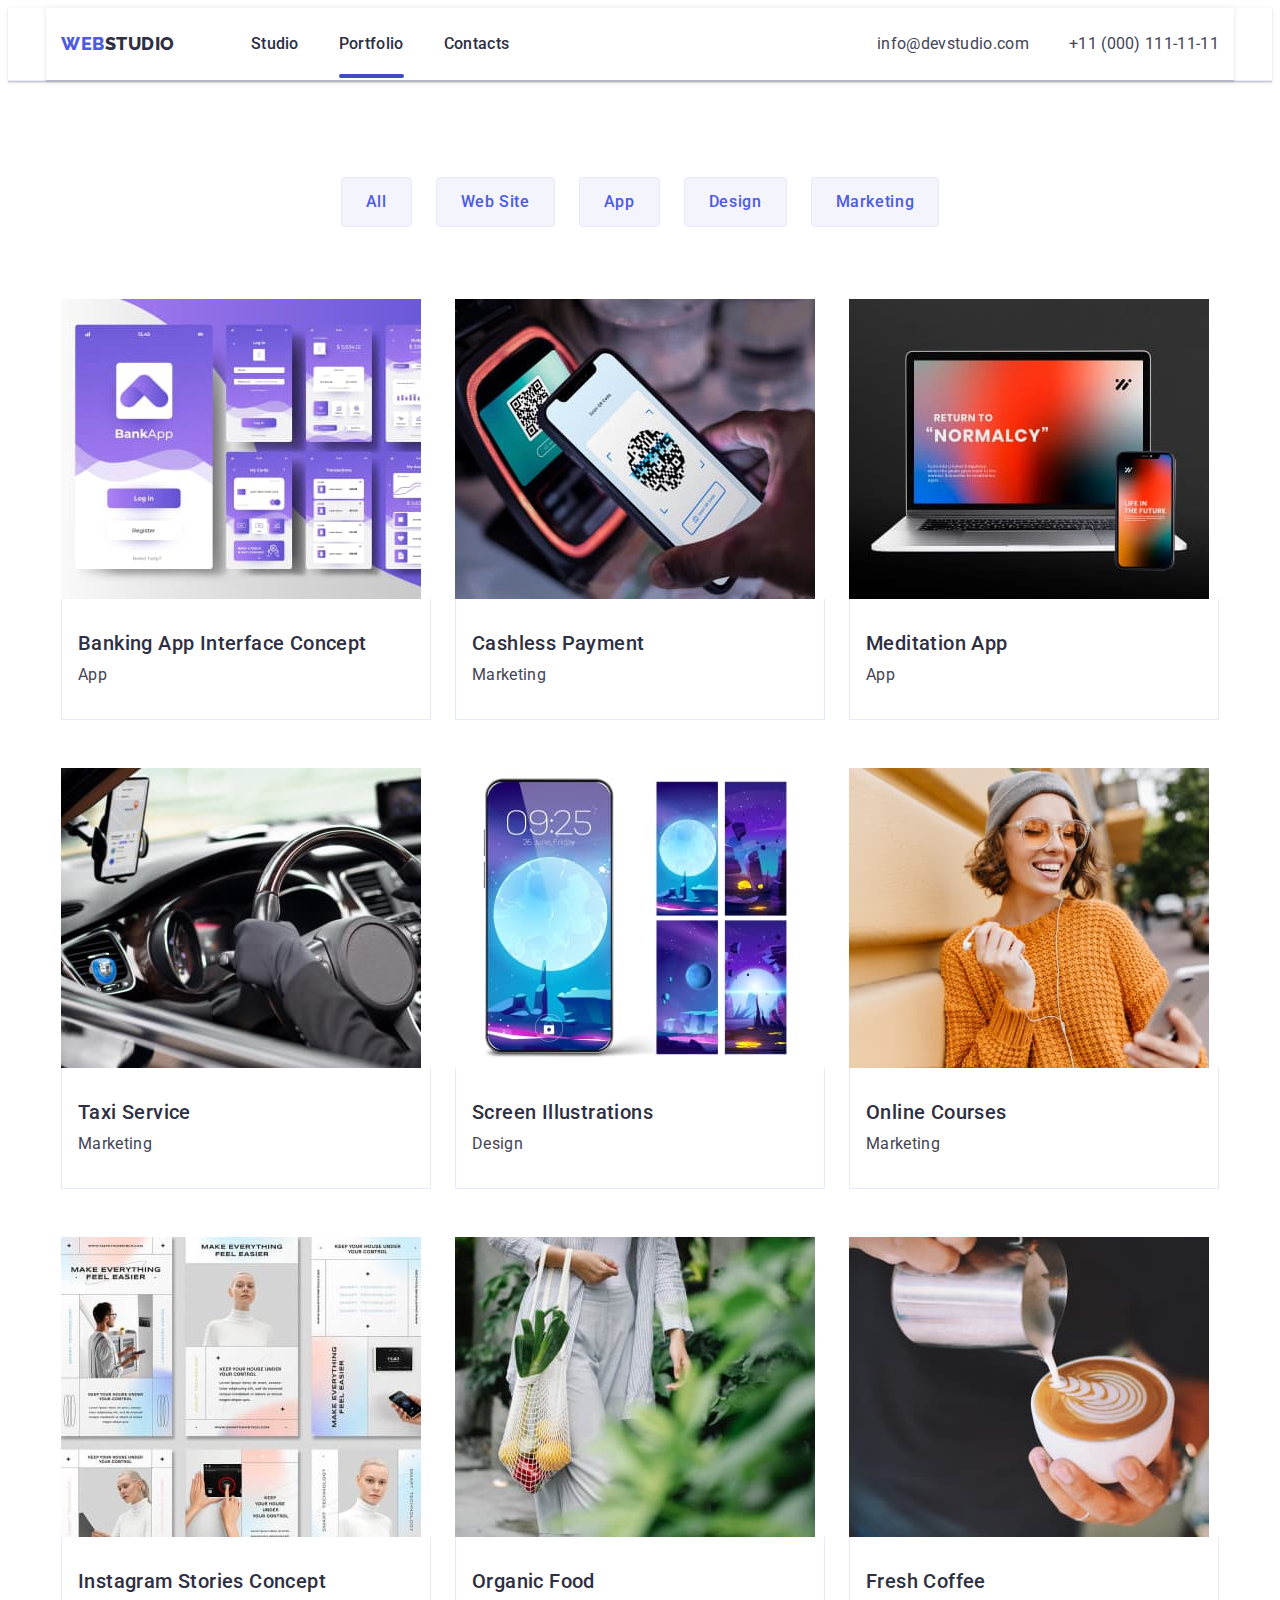
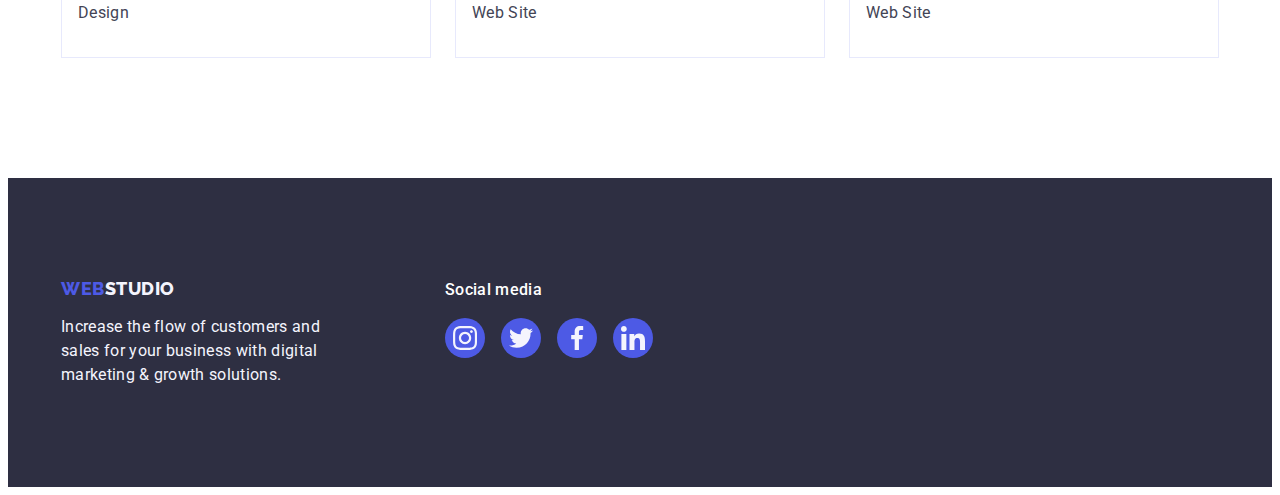
==== commit bcbff795: "commit3" ====
--- a/portfolio.html
+++ b/portfolio.html
@@ -256,31 +256,35 @@
                 </p>
             </div>
             <div class="footer-social">
-                <h3 class="footer-social-title">Social media</h3>
+                <p class="footer-social-title">Social media</p>
                 <ul class="footer-list-icons">
                     <li class="footer-list-icons-item">
-                        <a href="https://www.instagram.com" target="_blank">
-                            <svg width="24px" height="24px">
-                                <use href="./images/icons.svg#icon-instagram" fill="#F4F4FD"></use>
+                        <a class="footer-list-icons-link" href="https://www.instagram.com" target="_blank">
+                            <svg width="24" height="24">
+                                <use href="./images/icons.svg#icon-instagram"></use>
                             </svg>
                         </a>
                     </li>
-                    <li class="footer-list-icons-item"><a href="https://www.twitter.com/" target="_blank">
-                            <svg width="24px" height="24px">
-                                <use href="./images/icons.svg#icon-twitter" fill="#F4F4FD">
+                    <li class="footer-list-icons-item">
+                        <a class="footer-list-icons-link" href="https://www.twitter.com/" target="_blank">
+                            <svg width="24" height="24">
+                                <use href="./images/icons.svg#icon-twitter">
                                 </use>
                             </svg>
-                        </a></li>
-                    <li class="footer-list-icons-item"><a href="https://www.facebook.com/" target="_blank">
-                            <svg width="24px" height="24px">
-                                <use href="./images/icons.svg#icon-facebook" fill="#F4F4FD">
+                        </a>
+                    </li>
+                    <li class="footer-list-icons-item">
+                        <a class="footer-list-icons-link" href="https://www.facebook.com/" target="_blank">
+                            <svg width="24" height="24">
+                                <use href="./images/icons.svg#icon-facebook">
 
                                 </use>
                             </svg></a>
                     </li>
-                    <li class="footer-list-icons-item"><a href="https://www.linkedin.com/" target="_blank">
-                            <svg width="24px" height="24px">
-                                <use href="./images/icons.svg#icon-linkedin" fill="#F4F4FD">
+                    <li class="footer-list-icons-item">
+                        <a class="footer-list-icons-link" href="https://www.linkedin.com/" target="_blank">
+                            <svg width="24" height="24">
+                                <use href="./images/icons.svg#icon-linkedin">
 
                                 </use>
                             </svg></a>
--- a/css/styles.css
+++ b/css/styles.css
@@ -26,6 +26,11 @@
     --filter-background: #F4F4FD;
     --row-list-item: #2e2f42;
     --row-list-des: #434455;
+    --cloud: #F4F4FD;
+    --custumers-icon-color: #8E8F99;
+    --footer-social-title: #FFFFFF;
+    --footer-list-icons-background: #4d5ae5;
+    --footer-list-icons-background-green: #31D0AA;
 }
 
 .container {
@@ -124,6 +129,10 @@
 .nav-list-item {
     padding: 24px 0;
     position: relative;
+    color: #404bbf;
+    transition-duration: 250ms;
+    transition: cubic-bezier(0.4, 0, 0.2, 1);
+
 
 }
 
@@ -132,7 +141,7 @@
     content: "";
     display: block;
     left: 0px;
-    bottom: 0px;
+    bottom: -1px;
     width: 100%;
     height: 4px;
     border-radius: 2px;
@@ -141,6 +150,7 @@
 
 .page-header {
     border-bottom: 1px solid #e7e9fc;
+    box-shadow: 0px 2px 1px rgba(46, 47, 66, 0.08), 0px 1px 1px rgba(46, 47, 66, 0.16), 0px 1px 6px rgba(46, 47, 66, 0.08);
 }
 
 
@@ -181,6 +191,8 @@
 
 .address-list-item {
     display: flex;
+    transition-duration: 250ms;
+    transition: cubic-bezier(0.4, 0, 0.2, 1);
 }
 
 
@@ -201,7 +213,8 @@
         url(../images/decor/people-office.jpg);
     background-repeat: no-repeat;
     margin: 0 auto;
-    max-width: 1158px;
+    max-width: 1440px;
+    background-size: cover
 }
 
 .hero-title {
@@ -233,6 +246,7 @@
     border-radius: 4px;
     margin: 0 480px;
     box-sizing: content-box;
+    transition: 250ms cubic-bezier(0.4, 0, 0.2, 1);
 }
 
 .filter-button:hover,
@@ -289,6 +303,10 @@
     background: var(--cloud, #F4F4FD);
     padding: 24px 100px;
     margin-bottom: 8px;
+    display: flex;
+    align-items: center;
+    justify-content: center;
+    height: 112px;
 }
 
 /* Section 3 (Projects) */
@@ -386,13 +404,27 @@
     gap: 24px;
     padding: 0;
     margin: 0;
-
-}
-
-.team-list-icons-item {
-    padding: 12px;
-    background-repeat: no-repeat;
-    background-image: url(../images/decor/icon/Ellipse.svg);
+    justify-content: center;
+    fill: currentColor;
+
+}
+
+.team-list-icons-link {
+    width: 100%;
+    height: 100%;
+    background-color: #4d5ae5;
+    border-radius: 50%;
+    display: flex;
+    justify-content: center;
+    align-items: center;
+    fill: var(--cloud);
+    padding: 8px;
+    transition: 250ms cubic-bezier(0.4, 0, 0.2, 1);
+}
+
+.team-list-icons-link:hover,
+.team-list-icons-link:focus {
+    background-color: #404bbf;
 }
 
 /* Custumers */
@@ -415,26 +447,36 @@
 .custumers-list {
     display: flex;
     justify-content: space-between;
+    gap: 24px;
 
 }
 
 .custumers-list-item {
-    padding: 16px 32px;
-    border-radius: 4px;
-    border: 1px solid var(--lightslate, #8E8F99);
     width: (calc(100% - 5*24px) / 6);
     flex-shrink: 0;
     fill: currentColor;
 }
 
 .custumers-list-item-icon {
-    fill: #8E8F99;
-}
-
-.custumers-list-item-icon:hover {
+    padding: 16px 32px;
+    width: 100%;
+    height: 100%;
+    border: 1px solid #8e8f99;
+    border-radius: 4px;
+    display: flex;
+    align-items: center;
+    justify-content: center;
+    fill: var(--custumers-icon-color);
+    height: 88px;
+    transition: 250ms cubic-bezier(0.4, 0, 0.2, 1);
+}
+
+.custumers-list-item-icon:hover,
+.custumers-list-item-icon:focus {
     fill: #404BBF;
     transition-duration: 250ms;
     transition: cubic-bezier(0.4, 0, 0.2, 1);
+    border-color: #404bbf;
 }
 
 /* Footer */
@@ -443,6 +485,7 @@
     background: var(--navyblue, #2E2F42);
     padding: 100px 0;
     display: flex;
+    align-items: baseline;
 
 }
 
@@ -481,31 +524,46 @@
 
 }
 
+.footer-list-icons {
+    display: flex;
+    gap: 16px;
+    padding: 0;
+    margin: 0;
+    fill: currentColor;
+}
+
 .footer-list-icons-item {
-    background-image: url(../images/decor/icon/Ellipse.svg);
-    padding: 8px;
-    background-repeat: no-repeat;
-}
-
-.footer-list-icons-item:hover {
-    background-image: url(../images/decor/icon/Ellipse-green.svg);
-    transition-duration: 250ms;
-    transition: cubic-bezier(0.4, 0, 0.2, 1);
+    height: 40px;
+    width: 40px;
+}
+
+.footer-list-icons-link {
+    width: 100%;
+    height: 100%;
+    display: flex;
+    justify-content: center;
+    align-items: center;
+    background-color: var(--footer-list-icons-background);
+    border-radius: 50%;
+    fill: var(--cloud);
+}
+
+.footer-list-icons-link:hover,
+.footer-list-icons-link:focus {
+    background-color: var(--footer-list-icons-background-green);
+    transition: 250ms cubic-bezier(0.4, 0, 0.2, 1);
 }
 
 .footer-social-title {
-    color: var(--white, #FFF);
+    color: var(--footer-social-title);
     font-size: 16px;
     font-weight: 500;
     margin-bottom: 16px;
-}
-
-.footer-list-icons {
-    display: flex;
-    gap: 24px;
-    padding: 0;
-    margin: 0;
-}
+    line-height: 1.5;
+    letter-spacing: 0.02em;
+}
+
+
 
 .backdrop.is-hidden {
     visibility: hidden;
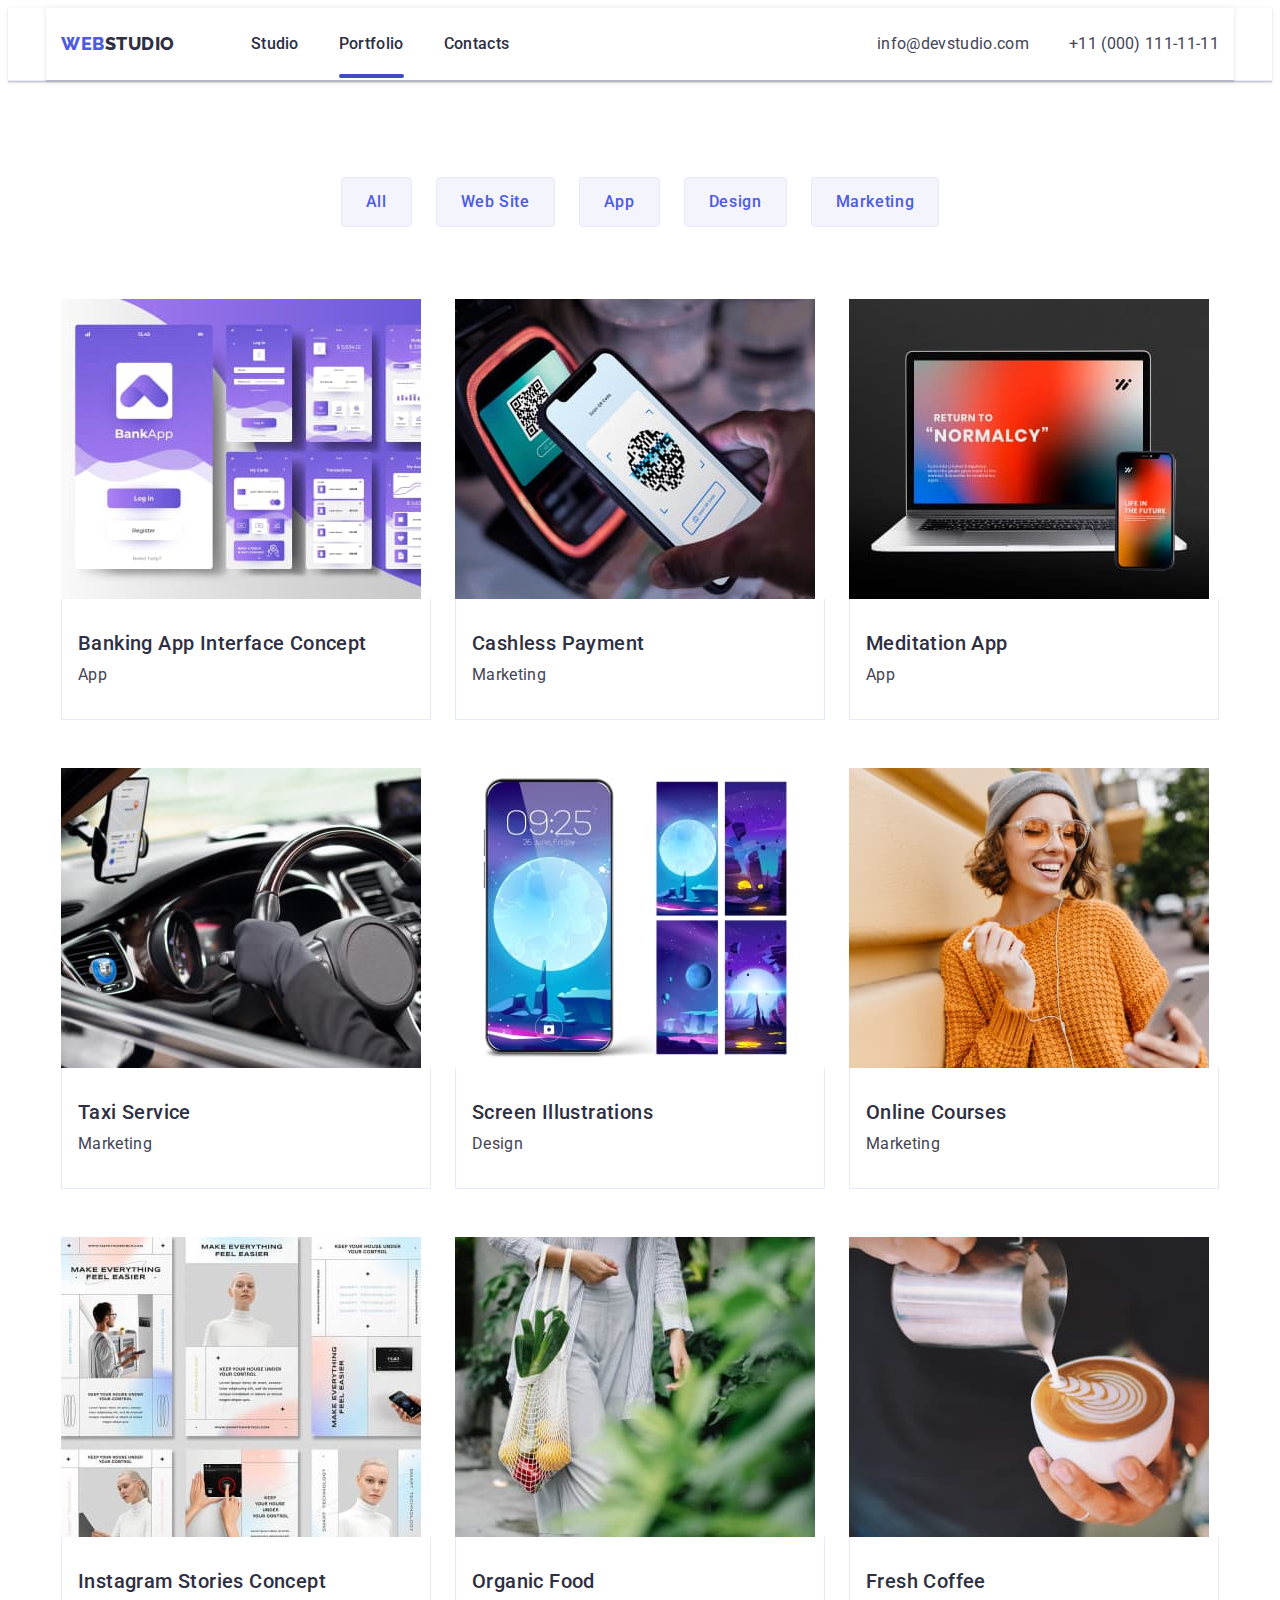
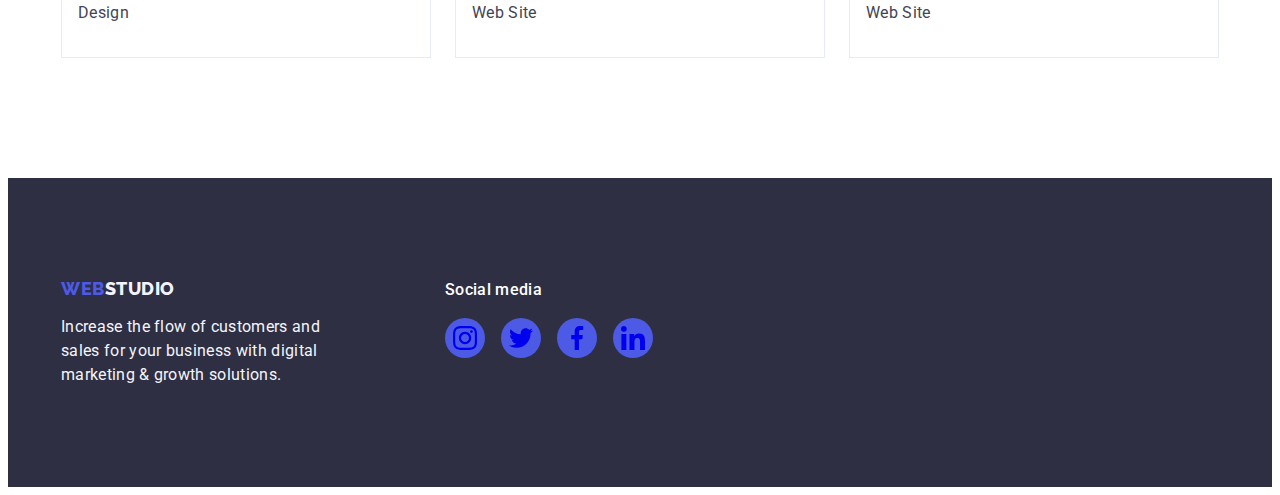
==== commit 0145aaee: "commit4" ====
--- a/portfolio.html
+++ b/portfolio.html
@@ -61,18 +61,18 @@
                 <ul class="list menu-apps">
 
                     <li class="list-item menu-apps-item">
-                        <a class="link" href="#">
-                            <div class="image-overlay">
+                        <a class="link menu-apps-item-link" href="#">
+                            <div class="overlay">
                                 <img src="./images/row1/projectcard1.jpg" alt="Banking App Interface Concept"
                                     width="360">
-                                <div class="overlay">
-                                    <p class="overlay-text">14 Stylish and User-Friendly App Design Concepts · Task
-                                        Manager App · Calorie
-                                        Tracker
-                                        App · Exotic
-                                        Fruit Ecommerce App ·
-                                        Cloud Storage App</p>
-                                </div>
+                                <p class="overlay-text">
+                                    14 Stylish and User-Friendly App Design Concepts · Task
+                                    Manager App · Calorie
+                                    Tracker
+                                    App · Exotic
+                                    Fruit Ecommerce App ·
+                                    Cloud Storage App
+                                </p>
                             </div>
                             <div class="menu-apps-description">
                                 <h2 class="row-list-item">Banking App Interface Concept</h2>
--- a/css/styles.css
+++ b/css/styles.css
@@ -31,6 +31,7 @@
     --footer-social-title: #FFFFFF;
     --footer-list-icons-background: #4d5ae5;
     --footer-list-icons-background-green: #31D0AA;
+    --overlay-text: #f4f4fd;
 }
 
 .container {
@@ -130,10 +131,7 @@
     padding: 24px 0;
     position: relative;
     color: #404bbf;
-    transition-duration: 250ms;
-    transition: cubic-bezier(0.4, 0, 0.2, 1);
-
-
+    transition: color 250ms cubic-bezier(0.4, 0, 0.2, 1)
 }
 
 .nav .current::after {
@@ -146,6 +144,7 @@
     height: 4px;
     border-radius: 2px;
     background: var(--ocean, #404BBF);
+
 }
 
 .page-header {
@@ -191,8 +190,7 @@
 
 .address-list-item {
     display: flex;
-    transition-duration: 250ms;
-    transition: cubic-bezier(0.4, 0, 0.2, 1);
+    transition: color 250ms cubic-bezier(0.4, 0, 0.2, 1)
 }
 
 
@@ -246,7 +244,7 @@
     border-radius: 4px;
     margin: 0 480px;
     box-sizing: content-box;
-    transition: 250ms cubic-bezier(0.4, 0, 0.2, 1);
+    transition: background-color 250ms cubic-bezier(0.4, 0, 0.2, 1);
 }
 
 .filter-button:hover,
@@ -399,6 +397,15 @@
     margin-bottom: 8px;
 }
 
+.team-list-icons-item {
+    width: 40px;
+    height: 40px;
+}
+
+.team-icon-svg {
+    fill: var(--cloud);
+}
+
 .team-list-icons {
     display: flex;
     gap: 24px;
@@ -417,9 +424,8 @@
     display: flex;
     justify-content: center;
     align-items: center;
-    fill: var(--cloud);
     padding: 8px;
-    transition: 250ms cubic-bezier(0.4, 0, 0.2, 1);
+    transition: background-color 250ms cubic-bezier(0.4, 0, 0.2, 1);
 }
 
 .team-list-icons-link:hover,
@@ -453,7 +459,6 @@
 
 .custumers-list-item {
     width: (calc(100% - 5*24px) / 6);
-    flex-shrink: 0;
     fill: currentColor;
 }
 
@@ -485,12 +490,11 @@
     background: var(--navyblue, #2E2F42);
     padding: 100px 0;
     display: flex;
+}
+
+.footer-all {
+    display: flex;
     align-items: baseline;
-
-}
-
-.footer-all {
-    display: flex;
 }
 
 .footer-link {
@@ -537,6 +541,10 @@
     width: 40px;
 }
 
+.footer-list-svg {
+    fill: var(--cloud);
+}
+
 .footer-list-icons-link {
     width: 100%;
     height: 100%;
@@ -545,7 +553,7 @@
     align-items: center;
     background-color: var(--footer-list-icons-background);
     border-radius: 50%;
-    fill: var(--cloud);
+    transition: background-color 250ms cubic-bezier(0.4, 0, 0.2, 1);
 }
 
 .footer-list-icons-link:hover,
@@ -579,6 +587,8 @@
     width: 100%;
     height: 100%;
     background: var(--navyblue-modal, rgba(46, 47, 66, 0.40));
+    transition: opacity 250ms cubic-bezier(0.4, 0, 0.2, 1);
+    visibility 250ms cubic-bezier(0.4, 0, 0.2, 1);
 
 }
 
@@ -591,30 +601,41 @@
     justify-content: center;
     align-items: center;
     width: 408px;
-    height: 584px;
+    min-height: 584px;
     flex-shrink: 0;
     border-radius: 4px;
     background: var(--dairy, #FCFCFC);
     box-shadow: 0px 2px 1px 0px rgba(0, 0, 0, 0.20), 0px 1px 3px 0px rgba(0, 0, 0, 0.12), 0px 1px 1px 0px rgba(0, 0, 0, 0.14);
+    transition: transform 250ms cubic-bezier(0.4, 0, 0.2, 1);
 }
 
 .close-btn {
     position: absolute;
     right: 24px;
     top: 24px;
-    padding: 8px;
+    padding: 0;
     border-radius: 50%;
     display: flex;
     align-items: center;
     justify-content: center;
-    border: #E7E9FC;
+    border: 1px solid rgba(0, 0, 0, 0.1);
     box-sizing: 1px;
     cursor: pointer;
+    background-color: #e7e9fc;
+    transition: background-color 250ms cubic-bezier(0.4, 0, 0.2, 1),
+        border 250ms cubic-bezier(0.4, 0, 0.2, 1);
 }
 
 .close-btn-icon {
     fill: #2E2F42;
-
+    transition: fill 250ms cubic-bezier(0.4, 0, 0.2, 1);
+
+}
+
+.close-btn:hover,
+.close-btn:focus {
+    background-color: #404bbf;
+    fill: #ffffff;
 }
 
 /* Page (Portfolio)*/
@@ -661,6 +682,10 @@
     color: var(--row-list-item);
     letter-spacing: 0.02em;
     margin-bottom: 8px;
+    transition: color 250ms cubic-bezier(0.4, 0, 0.2, 1),
+        background-color 250ms cubic-bezier(0.4, 0, 0.2, 1),
+        border-color 250ms cubic-bezier(0.4, 0, 0.2, 1),
+        box-shadow 250ms cubic-bezier(0.4, 0, 0.2, 1);
 }
 
 
@@ -671,47 +696,49 @@
 
 .menu-apps-item {
     width: calc((100% - 2*24px) / 3);
-
-
-}
-
-.image-overlay {
+}
+
+.menu-apps-item-link {
+    display: block;
+    transition: box-shadow 250ms cubic-bezier(0.4, 0, 0.2, 1);
+}
+
+.menu-apps-item-link:hover,
+.menu-apps-item-link:focus {
+    box-shadow: 0px 2px 1px 0px rgba(46, 47, 66, 0.08),
+        0px 1px 1px 0px rgba(46, 47, 66, 0.16),
+        0px 1px 6px 0px rgba(46, 47, 66, 0.08);
+    transform: translateY(0%);
+}
+
+.overlay {
     position: relative;
     overflow: hidden;
 }
 
 .overlay-text {
+    position: absolute;
+    top: 0;
     font-size: 16px;
     font-weight: 400;
     line-height: 1.5;
     letter-spacing: 0.02em;
-}
-
-.overlay {
-    position: absolute;
-    top: 0;
-    left: 0;
+    color: var(--overlay-text);
+    padding: 40px 32px;
+    background-color: #4d5ae5;
+    height: 100%;
     width: 100%;
-    height: 100%;
-    background: var(--iris, #4D5AE5);
-    color: var(--cloud, #F4F4FD);
     transform: translateY(100%);
-    padding: 40px 32px 0px 32px;
-    transition: 250ms ease-in-out;
-
-}
+    transition: transform 250ms cubic-bezier(0.4, 0, 0.2, 1);
+}
+
+
 
 .menu-apps-item:hover .overlay {
     transform: translateY(0%);
     transition: cubic-bezier(0.4, 0, 0.2, 1);
 }
 
-.menu-apps-item:hover {
-    box-shadow: 0px 2px 1px 0px rgba(46, 47, 66, 0.08),
-        0px 1px 1px 0px rgba(46, 47, 66, 0.16),
-        0px 1px 6px 0px rgba(46, 47, 66, 0.08);
-    transition: cubic-bezier(0.4, 0, 0.2, 1);
-}
 
 .container-row {
     display: flex;
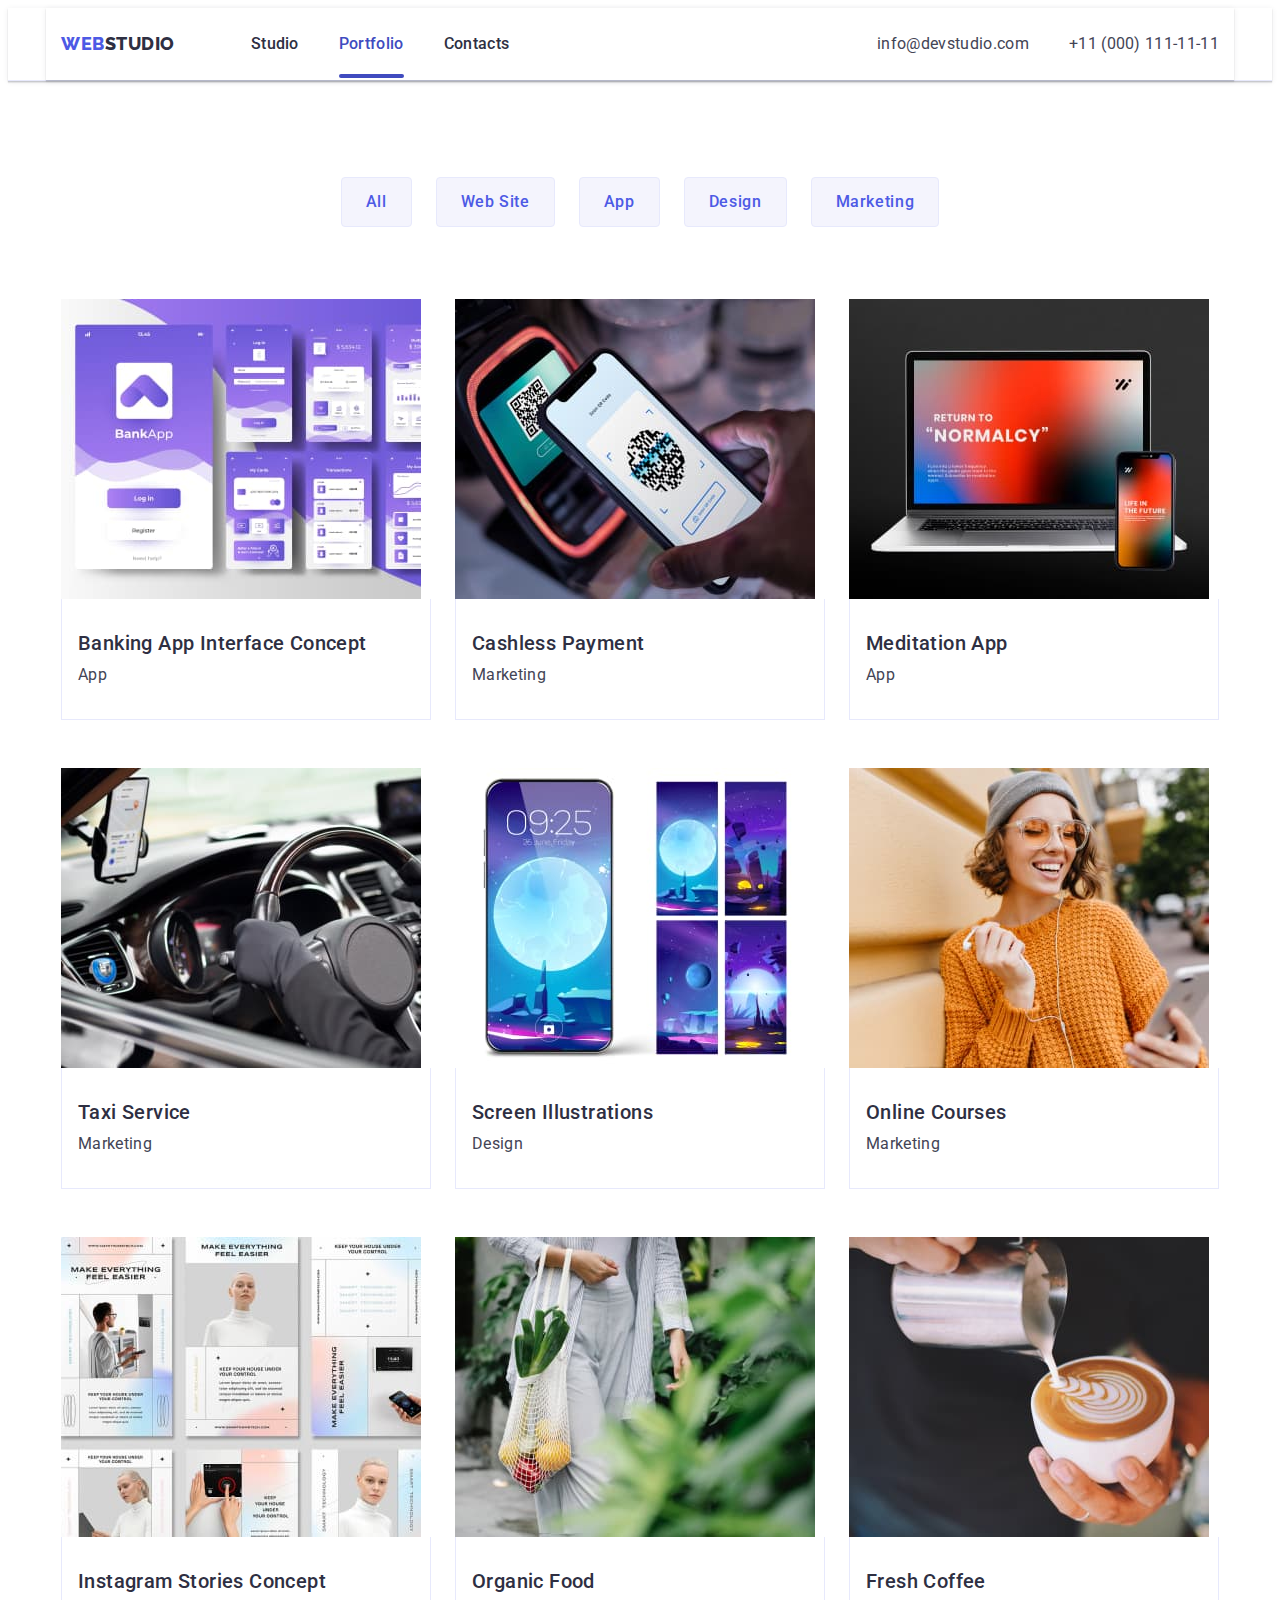
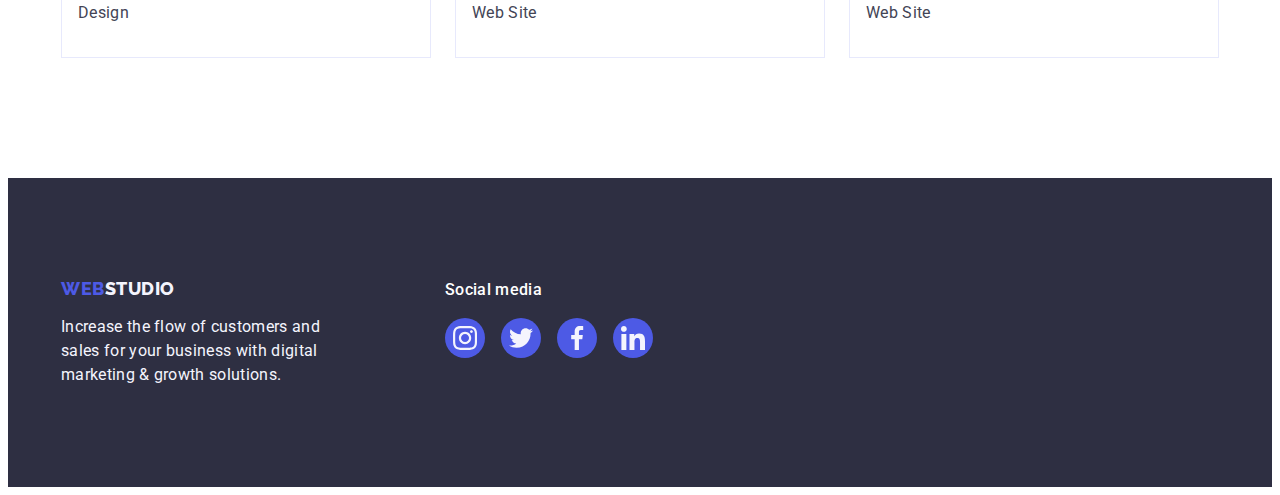
==== commit 3dc8f528: "commit6" ====
--- a/portfolio.html
+++ b/portfolio.html
@@ -60,12 +60,12 @@
 
                 <ul class="list menu-apps">
 
-                    <li class="list-item menu-apps-item">
-                        <a class="link menu-apps-item-link" href="#">
-                            <div class="overlay">
-                                <img src="./images/row1/projectcard1.jpg" alt="Banking App Interface Concept"
-                                    width="360">
-                                <p class="overlay-text">
+                    <li class="menu-apps-item">
+                        <a class="link menu-apps-item-link" href="#">
+                            <div class="overlay-box">
+                                <img class="overlay-img" src="./images/row1/projectcard1.jpg"
+                                    alt="Banking App Interface Concept" width="360">
+                                <p class="overlay">
                                     14 Stylish and User-Friendly App Design Concepts · Task
                                     Manager App · Calorie
                                     Tracker
@@ -81,18 +81,17 @@
                         </a>
                     </li>
 
-                    <li class="list-item menu-apps-item">
-                        <a class="link" href="#">
-                            <div class="image-overlay">
+                    <li class=" menu-apps-item">
+                        <a class="link menu-apps-item-link" href="#">
+                            <div class="overlay-box">
                                 <img src="./images/row1/projectcard2.jpg" alt="Cashless Payment" width="360">
-                                <div class="overlay">
-                                    <p class="overlay-text">14 Stylish and User-Friendly App Design Concepts · Task
-                                        Manager App · Calorie
-                                        Tracker
-                                        App · Exotic
-                                        Fruit Ecommerce App ·
-                                        Cloud Storage App</p>
-                                </div>
+                                <p class="overlay">14 Stylish and User-Friendly App Design Concepts · Task
+                                    Manager App · Calorie
+                                    Tracker
+                                    App · Exotic
+                                    Fruit Ecommerce App ·
+                                    Cloud Storage App
+                                </p>
                             </div>
                             <div class="menu-apps-description">
                                 <h2 class="row-list-item">Cashless Payment</h2>
@@ -101,18 +100,17 @@
                         </a>
                     </li>
 
-                    <li class="list-item menu-apps-item">
-                        <a class="link" href="#">
-                            <div class="image-overlay">
+                    <li class=" menu-apps-item">
+                        <a class="link menu-apps-item-link" href="#">
+                            <div class="overlay-box">
                                 <img src="./images/row1/projectcard3.jpg" alt="Meditation App App" width="360">
-                                <div class="overlay">
-                                    <p class="overlay-text">14 Stylish and User-Friendly App Design Concepts · Task
-                                        Manager App · Calorie
-                                        Tracker
-                                        App · Exotic
-                                        Fruit Ecommerce App ·
-                                        Cloud Storage App</p>
-                                </div>
+                                <p class="overlay">14 Stylish and User-Friendly App Design Concepts · Task
+                                    Manager App · Calorie
+                                    Tracker
+                                    App · Exotic
+                                    Fruit Ecommerce App ·
+                                    Cloud Storage App
+                                </p>
                             </div>
                             <div class="menu-apps-description">
                                 <h2 class="row-list-item">Meditation App</h2>
@@ -121,18 +119,17 @@
                         </a>
                     </li>
 
-                    <li class="list-item menu-apps-item">
-                        <a class="link" href="#">
-                            <div class="image-overlay">
+                    <li class="menu-apps-item">
+                        <a class="link menu-apps-item-link" href="#">
+                            <div class="overlay-box">
                                 <img src="./images/row2/projectcard1.jpg" alt="Taxi Service" width="360">
-                                <div class="overlay">
-                                    <p class="overlay-text">14 Stylish and User-Friendly App Design Concepts · Task
-                                        Manager App · Calorie
-                                        Tracker
-                                        App · Exotic
-                                        Fruit Ecommerce App ·
-                                        Cloud Storage App</p>
-                                </div>
+                                <p class="overlay">14 Stylish and User-Friendly App Design Concepts · Task
+                                    Manager App · Calorie
+                                    Tracker
+                                    App · Exotic
+                                    Fruit Ecommerce App ·
+                                    Cloud Storage App
+                                </p>
                             </div>
                             <div class="menu-apps-description">
                                 <h2 class="row-list-item">Taxi Service</h2>
@@ -141,18 +138,17 @@
                         </a>
                     </li>
 
-                    <li class="list-item menu-apps-item">
-                        <a class="link" href="#">
-                            <div class="image-overlay">
+                    <li class="menu-apps-item">
+                        <a class="link menu-apps-item-link" href="#">
+                            <div class="overlay-box">
                                 <img src="./images/row2/projectcard2.jpg" alt="Screen Illustrations" width="360">
-                                <div class="overlay">
-                                    <p class="overlay-text">14 Stylish and User-Friendly App Design Concepts · Task
-                                        Manager App · Calorie
-                                        Tracker
-                                        App · Exotic
-                                        Fruit Ecommerce App ·
-                                        Cloud Storage App</p>
-                                </div>
+                                <p class="overlay">14 Stylish and User-Friendly App Design Concepts · Task
+                                    Manager App · Calorie
+                                    Tracker
+                                    App · Exotic
+                                    Fruit Ecommerce App ·
+                                    Cloud Storage App
+                                </p>
                             </div>
                             <div class="menu-apps-description">
                                 <h2 class="row-list-item">Screen Illustrations</h2>
@@ -161,18 +157,17 @@
                         </a>
                     </li>
 
-                    <li class="list-item menu-apps-item">
-                        <a class="link" href="#">
-                            <div class="image-overlay">
+                    <li class="menu-apps-item">
+                        <a class="link menu-apps-item-link" href="#">
+                            <div class="overlay-box">
                                 <img src="./images/row2/projectcard3.jpg" alt="Online Courses" width="360">
-                                <div class="overlay">
-                                    <p class="overlay-text">14 Stylish and User-Friendly App Design Concepts · Task
-                                        Manager App · Calorie
-                                        Tracker
-                                        App · Exotic
-                                        Fruit Ecommerce App ·
-                                        Cloud Storage App</p>
-                                </div>
+                                <p class="overlay">14 Stylish and User-Friendly App Design Concepts · Task
+                                    Manager App · Calorie
+                                    Tracker
+                                    App · Exotic
+                                    Fruit Ecommerce App ·
+                                    Cloud Storage App
+                                </p>
                             </div>
                             <div class="menu-apps-description">
                                 <h2 class="row-list-item">Online Courses</h2>
@@ -181,18 +176,17 @@
                         </a>
                     </li>
 
-                    <li class="list-item menu-apps-item">
-                        <a class="link" href="#">
-                            <div class="image-overlay">
+                    <li class="menu-apps-item">
+                        <a class="link menu-apps-item-link" href="#">
+                            <div class="overlay-box">
                                 <img src="./images/row3/projectcard1.jpg" alt="Instagram Stories Concept" width="360">
-                                <div class="overlay">
-                                    <p class="overlay-text">14 Stylish and User-Friendly App Design Concepts · Task
-                                        Manager App · Calorie
-                                        Tracker
-                                        App · Exotic
-                                        Fruit Ecommerce App ·
-                                        Cloud Storage App</p>
-                                </div>
+                                <p class="overlay">14 Stylish and User-Friendly App Design Concepts · Task
+                                    Manager App · Calorie
+                                    Tracker
+                                    App · Exotic
+                                    Fruit Ecommerce App ·
+                                    Cloud Storage App
+                                </p>
                             </div>
                             <div class="menu-apps-description">
                                 <h2 class="row-list-item">Instagram Stories Concept</h2>
@@ -201,18 +195,17 @@
                         </a>
                     </li>
 
-                    <li class="list-item menu-apps-item">
-                        <a class="link" href="#">
-                            <div class="image-overlay">
+                    <li class="menu-apps-item">
+                        <a class="link menu-apps-item-link" href="#">
+                            <div class="overlay-box">
                                 <img src="./images/row3/projectcard2.jpg" alt="Organic Food" width="360">
-                                <div class="overlay">
-                                    <p class="overlay-text">14 Stylish and User-Friendly App Design Concepts · Task
-                                        Manager App · Calorie
-                                        Tracker
-                                        App · Exotic
-                                        Fruit Ecommerce App ·
-                                        Cloud Storage App</p>
-                                </div>
+                                <p class="overlay">14 Stylish and User-Friendly App Design Concepts · Task
+                                    Manager App · Calorie
+                                    Tracker
+                                    App · Exotic
+                                    Fruit Ecommerce App ·
+                                    Cloud Storage App
+                                </p>
                             </div>
                             <div class="menu-apps-description">
                                 <h2 class="row-list-item">Organic Food</h2>
@@ -221,18 +214,17 @@
                         </a>
                     </li>
 
-                    <li class="list-item menu-apps-item">
-                        <a class="link" href="#">
-                            <div class="image-overlay">
+                    <li class="menu-apps-item">
+                        <a class="link menu-apps-item-link" href="#">
+                            <div class="overlay-box">
                                 <img src="./images/row3/projectcard3.jpg" alt="Fresh Coffee" width="360">
-                                <div class="overlay">
-                                    <p class="overlay-text">14 Stylish and User-Friendly App Design Concepts · Task
-                                        Manager App · Calorie
-                                        Tracker
-                                        App · Exotic
-                                        Fruit Ecommerce App ·
-                                        Cloud Storage App</p>
-                                </div>
+                                <p class="overlay">14 Stylish and User-Friendly App Design Concepts · Task
+                                    Manager App · Calorie
+                                    Tracker
+                                    App · Exotic
+                                    Fruit Ecommerce App ·
+                                    Cloud Storage App
+                                </p>
                             </div>
                             <div class="menu-apps-description">
                                 <h2 class="row-list-item">Fresh Coffee</h2>
@@ -260,14 +252,14 @@
                 <ul class="footer-list-icons">
                     <li class="footer-list-icons-item">
                         <a class="footer-list-icons-link" href="https://www.instagram.com" target="_blank">
-                            <svg width="24" height="24">
+                            <svg class="footer-list-svg" width="24" height="24">
                                 <use href="./images/icons.svg#icon-instagram"></use>
                             </svg>
                         </a>
                     </li>
                     <li class="footer-list-icons-item">
                         <a class="footer-list-icons-link" href="https://www.twitter.com/" target="_blank">
-                            <svg width="24" height="24">
+                            <svg class="footer-list-svg" width="24" height="24">
                                 <use href="./images/icons.svg#icon-twitter">
                                 </use>
                             </svg>
@@ -275,7 +267,7 @@
                     </li>
                     <li class="footer-list-icons-item">
                         <a class="footer-list-icons-link" href="https://www.facebook.com/" target="_blank">
-                            <svg width="24" height="24">
+                            <svg class="footer-list-svg" width="24" height="24">
                                 <use href="./images/icons.svg#icon-facebook">
 
                                 </use>
@@ -283,7 +275,7 @@
                     </li>
                     <li class="footer-list-icons-item">
                         <a class="footer-list-icons-link" href="https://www.linkedin.com/" target="_blank">
-                            <svg width="24" height="24">
+                            <svg class="footer-list-svg" width="24" height="24">
                                 <use href="./images/icons.svg#icon-linkedin">
 
                                 </use>
--- a/css/styles.css
+++ b/css/styles.css
@@ -32,6 +32,7 @@
     --footer-list-icons-background: #4d5ae5;
     --footer-list-icons-background-green: #31D0AA;
     --overlay-text: #f4f4fd;
+    --custumers-icon: #8e8f99;
 }
 
 .container {
@@ -130,8 +131,11 @@
 .nav-list-item {
     padding: 24px 0;
     position: relative;
+    transition: color 250ms cubic-bezier(0.4, 0, 0.2, 1)
+}
+
+.nav .current {
     color: #404bbf;
-    transition: color 250ms cubic-bezier(0.4, 0, 0.2, 1)
 }
 
 .nav .current::after {
@@ -153,7 +157,7 @@
 }
 
 
-/* display: flex; */
+
 .list-item {
     font-weight: 500;
     color: var(--list-item);
@@ -185,12 +189,13 @@
 
 .link-address {
     color: var(--list-address);
+    transition: color 250ms cubic-bezier(0.4, 0, 0.2, 1);
 
 }
 
 .address-list-item {
     display: flex;
-    transition: color 250ms cubic-bezier(0.4, 0, 0.2, 1)
+
 }
 
 
@@ -458,8 +463,7 @@
 }
 
 .custumers-list-item {
-    width: (calc(100% - 5*24px) / 6);
-    fill: currentColor;
+    width: calc((100% - 120px) / 6);
 }
 
 .custumers-list-item-icon {
@@ -473,7 +477,10 @@
     justify-content: center;
     fill: var(--custumers-icon-color);
     height: 88px;
-    transition: 250ms cubic-bezier(0.4, 0, 0.2, 1);
+    color: var(--custumers-icon);
+    transition: border-color 250ms cubic-bezier(0.4, 0, 0.2, 1),
+        color 250ms cubic-bezier(0.4, 0, 0.2, 1);
+
 }
 
 .custumers-list-item-icon:hover,
@@ -482,6 +489,11 @@
     transition-duration: 250ms;
     transition: cubic-bezier(0.4, 0, 0.2, 1);
     border-color: #404bbf;
+    color: #404bbf;
+}
+
+.custumers-list-svg {
+    fill: currentColor;
 }
 
 /* Footer */
@@ -559,7 +571,7 @@
 .footer-list-icons-link:hover,
 .footer-list-icons-link:focus {
     background-color: var(--footer-list-icons-background-green);
-    transition: 250ms cubic-bezier(0.4, 0, 0.2, 1);
+
 }
 
 .footer-social-title {
@@ -587,8 +599,8 @@
     width: 100%;
     height: 100%;
     background: var(--navyblue-modal, rgba(46, 47, 66, 0.40));
-    transition: opacity 250ms cubic-bezier(0.4, 0, 0.2, 1);
-    visibility 250ms cubic-bezier(0.4, 0, 0.2, 1);
+    transition: opacity 250ms cubic-bezier(0.4, 0, 0.2, 1),
+        visibility 250ms cubic-bezier(0.4, 0, 0.2, 1);
 
 }
 
@@ -610,6 +622,8 @@
 }
 
 .close-btn {
+    width: 24px;
+    height: 24px;
     position: absolute;
     right: 24px;
     top: 24px;
@@ -632,15 +646,26 @@
 
 }
 
+.close-btn-icon:hover,
+.close-btn-icon:focus {
+    fill: #ffffff;
+}
+
 .close-btn:hover,
 .close-btn:focus {
     background-color: #404bbf;
-    fill: #ffffff;
+    border: none;
 }
 
 /* Page (Portfolio)*/
 /* Main */
 /* Sectin menu filters */
+.list-filter-item {
+    transition: color 250ms cubic-bezier(0.4, 0, 0.2, 1),
+        background-color 250ms cubic-bezier(0.4, 0, 0.2, 1),
+        border-color 250ms cubic-bezier(0.4, 0, 0.2, 1),
+        box-shadow 250ms cubic-bezier(0.4, 0, 0.2, 1);
+}
 
 .filter-button {
     color: var(--filter-button);
@@ -709,14 +734,16 @@
         0px 1px 1px 0px rgba(46, 47, 66, 0.16),
         0px 1px 6px 0px rgba(46, 47, 66, 0.08);
     transform: translateY(0%);
-}
-
-.overlay {
+
+}
+
+.overlay-box {
     position: relative;
     overflow: hidden;
 }
 
-.overlay-text {
+
+.overlay {
     position: absolute;
     top: 0;
     font-size: 16px;
